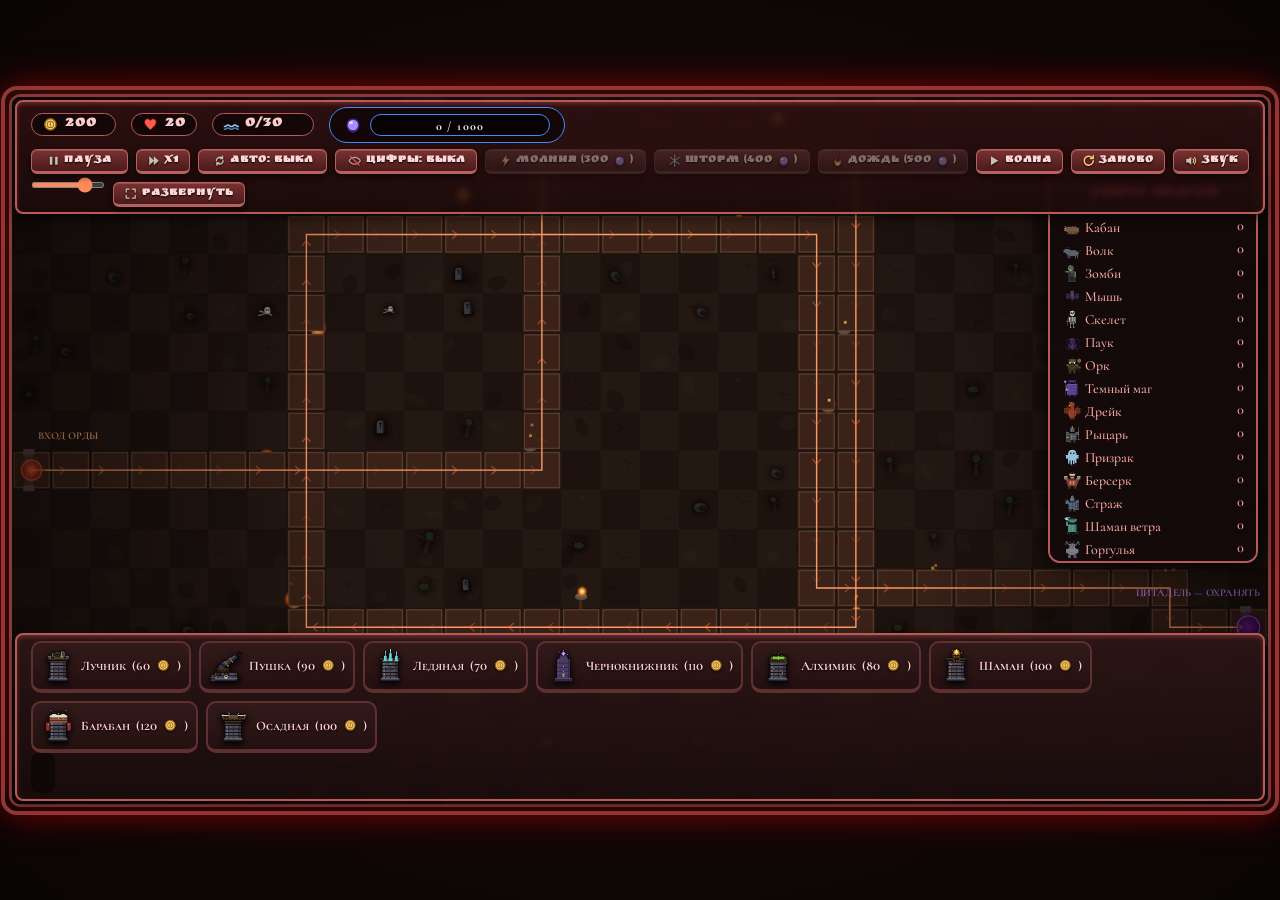
==== index.html @ c08c4663 "сайт: меты и гигиена одностранички — description, og-карточка с ночным превью, noscript, aria-метки " ====
<!DOCTYPE html>
<html lang="ru">
<head>
    <meta charset="UTF-8">
    <meta name="viewport" content="width=device-width, initial-scale=1.0, maximum-scale=1.0, user-scalable=no, viewport-fit=cover">
    <meta name="description" content="Защити последнюю цитадель от орд тьмы: 30 волн, 8 видов башен, молнии и огненный дождь, боссы. Играется с телефона и мыши — без установки.">
    <meta name="color-scheme" content="dark">
    <!-- og: карточка для мессенджеров. Когда появится домен — og:image указать абсолютным URL,
         относительный путь Telegram/VK не развернут -->
    <meta property="og:title" content="Цитадель Орды — tower defense в тёмном фэнтези">
    <meta property="og:description" content="Волны орды, башни, заклинания и боссы. Прямо в браузере — с телефона или компьютера.">
    <meta property="og:type" content="website">
    <meta property="og:image" content="assets/og-preview.jpg">
    <meta property="og:image:alt" content="Ночное поле Цитадели Орды: колонна орды на дороге, башни, свет факелов">
    <title>Цитадель Орды — tower defense в тёмном фэнтези</title>
    <!-- иконки: svg для новых браузеров, png/ico — фолбэки, apple — на экран «Домой» -->
    <link rel="icon" type="image/svg+xml" href="assets/favicon.svg">
    <link rel="icon" type="image/png" sizes="32x32" href="assets/favicon-32.png">
    <link rel="icon" type="image/png" sizes="16x16" href="assets/favicon-16.png">
    <link rel="shortcut icon" href="assets/favicon.ico">
    <link rel="apple-touch-icon" href="assets/apple-touch-icon.png">
    <!-- установка на телефон: манифест запускает игру в полноэкранном ландшафте без рамок браузера -->
    <link rel="manifest" href="manifest.webmanifest">
    <meta name="theme-color" content="#0a0505">
    <meta name="mobile-web-app-capable" content="yes">
    <meta name="apple-mobile-web-app-capable" content="yes">
    <meta name="apple-mobile-web-app-status-bar-style" content="black-translucent">
    <meta name="apple-mobile-web-app-title" content="Цитадель Орды">
    <link rel="preload" href="assets/fonts/RuslanDisplay-400-cyrillic.woff2" as="font" type="font/woff2" crossorigin>
    <link rel="preload" href="assets/fonts/Cormorant-600-cyrillic.woff2" as="font" type="font/woff2" crossorigin>
    <link rel="stylesheet" href="css/fonts.css">
    <link rel="stylesheet" href="css/style.css">
</head>
<body>
<noscript><div style="position:fixed;inset:0;background:#0a0505;color:#ffcccc;display:flex;align-items:center;justify-content:center;font-family:serif;font-size:20px;text-align:center;padding:20px;z-index:999;">Орда не поднимется без JavaScript — включи его в настройках браузера.</div></noscript>
<div id="game-wrapper">
    <div id="top-bar">
        <div class="stats">
            <div class="stat"><span class="ic ic-gold"><svg class="sicon" viewBox="0 0 24 24" xmlns="http://www.w3.org/2000/svg"><circle cx="12" cy="12" r="8" fill="#ffcf7a" stroke="#9a6a10" stroke-width="2"/><circle cx="12" cy="12" r="4.5" fill="none" stroke="#9a6a10" stroke-width="1.5"/><path d="M12 9v6" stroke="#9a6a10" stroke-width="1.5"/></svg></span> <span id="gold-display">200</span></div>
            <div class="stat"><span class="ic ic-red"><svg class="sicon" viewBox="0 0 24 24" xmlns="http://www.w3.org/2000/svg"><path d="M12 20C6 15 3.5 11.5 3.5 8.5 3.5 6 5.5 4 8 4c1.7 0 3.2 1 4 2.4C12.8 5 14.3 4 16 4c2.5 0 4.5 2 4.5 4.5 0 3-2.5 6.5-8.5 11.5z" fill="#ff5a4a" stroke="#5a0e0e" stroke-width="1.4"/></svg></span> <span id="lives-display">20</span></div>
            <div class="stat"><span class="ic ic-blue"><svg class="sicon" viewBox="0 0 24 24" xmlns="http://www.w3.org/2000/svg"><path d="M2 15c2.5 0 2.5-2 5-2s2.5 2 5 2 2.5-2 5-2 2.5 2 5 2" fill="none" stroke="#8ecbff" stroke-width="2.2" stroke-linecap="round"/><path d="M2 19c2.5 0 2.5-2 5-2s2.5 2 5 2 2.5-2 5-2 2.5 2 5 2" fill="none" stroke="#8ecbff" stroke-width="2.2" stroke-linecap="round" opacity="0.6"/></svg></span> <span id="wave-display">0/30</span></div>
            <div id="mana-container"><span class="ic ic-mana"><svg class="sicon" viewBox="0 0 24 24" xmlns="http://www.w3.org/2000/svg"><circle cx="12" cy="12" r="8" fill="#a58cff" stroke="#3a2470" stroke-width="2"/><ellipse cx="9.5" cy="9" rx="2.6" ry="1.6" fill="#ffffff" opacity="0.75"/><path d="M6 19l6 3 6-3" fill="none" stroke="#3a2470" stroke-width="2" stroke-linecap="round"/></svg></span>
                <div id="mana-bar-bg"><div id="mana-bar-fill"></div><span id="mana-text">0 / 1000</span></div>
            </div>
        </div>
        <div class="buttons">
            <button class="btn" id="pause-btn" aria-label="Пауза"><span class="ic"><svg class="sicon" viewBox="0 0 24 24" xmlns="http://www.w3.org/2000/svg"><rect x="5" y="5" width="4.5" height="14" rx="1" fill="#c9c2b4"/><rect x="14.5" y="5" width="4.5" height="14" rx="1" fill="#c9c2b4"/></svg></span> <span class="bname">Пауза</span></button>
            <button class="btn" id="speed-btn" aria-label="Скорость игры"><span class="ic"><svg class="sicon" viewBox="0 0 24 24" xmlns="http://www.w3.org/2000/svg"><path d="M4 4l9 8-9 8z" fill="#c9c2b4"/><path d="M12 4l9 8-9 8z" fill="#c9c2b4"/></svg></span> x1</button>
            <button class="btn" id="auto-btn" aria-label="Авто-волна"><span class="ic"><svg class="sicon" viewBox="0 0 24 24" xmlns="http://www.w3.org/2000/svg"><path d="M6 12a6 6 0 0110.5-4" fill="none" stroke="#c9c2b4" stroke-width="2.4" stroke-linecap="round"/><path d="M17 4v4h-4" fill="none" stroke="#c9c2b4" stroke-width="2.4" stroke-linecap="round"/><path d="M18 12a6 6 0 01-10.5 4" fill="none" stroke="#c9c2b4" stroke-width="2.4" stroke-linecap="round"/><path d="M7 20v-4h4" fill="none" stroke="#c9c2b4" stroke-width="2.4" stroke-linecap="round"/></svg></span> <span class="bname">Авто:</span> выкл</button>
            <button class="btn" id="hp-num-btn" title="Цифры здоровья над врагами" aria-label="Цифры здоровья"><span class="ic ic-dim"><svg class="sicon" viewBox="0 0 24 24" xmlns="http://www.w3.org/2000/svg"><path d="M2 12s3.5-6 10-6 10 6 10 6-3.5 6-10 6-10-6-10-6z" fill="none" stroke="#c9c2b4" stroke-width="2"/><path d="M4 4l16 16" stroke="#ff5a4a" stroke-width="2.2" stroke-linecap="round"/></svg></span> <span class="bname">Цифры:</span> выкл</button>
            <button class="btn" id="lightning-btn" aria-label="Молния — 300 маны"><span class="ic ic-gold"><svg class="sicon" viewBox="0 0 24 24" xmlns="http://www.w3.org/2000/svg"><path d="M13 2L5 14h5l-1.5 8L19 9h-5.5z" fill="#ffcf7a" stroke="#9a6a10" stroke-width="1.2"/></svg></span> <span class="bname">Молния</span> (300<span class="ic ic-mana"><svg class="sicon" viewBox="0 0 24 24" xmlns="http://www.w3.org/2000/svg"><circle cx="12" cy="12" r="8" fill="#a58cff" stroke="#3a2470" stroke-width="2"/><ellipse cx="9.5" cy="9" rx="2.6" ry="1.6" fill="#ffffff" opacity="0.75"/><path d="M6 19l6 3 6-3" fill="none" stroke="#3a2470" stroke-width="2" stroke-linecap="round"/></svg></span>)</button>
            <button class="btn" id="frost-btn" aria-label="Ледяной шторм — 400 маны"><span class="ic ic-blue"><svg class="sicon" viewBox="0 0 24 24" xmlns="http://www.w3.org/2000/svg"><g stroke="#8ecbff" stroke-width="2" stroke-linecap="round"><path d="M12 2v20M4 6l16 12M20 6L4 18"/></g></svg></span> <span class="bname">Шторм</span> (400<span class="ic ic-mana"><svg class="sicon" viewBox="0 0 24 24" xmlns="http://www.w3.org/2000/svg"><circle cx="12" cy="12" r="8" fill="#a58cff" stroke="#3a2470" stroke-width="2"/><ellipse cx="9.5" cy="9" rx="2.6" ry="1.6" fill="#ffffff" opacity="0.75"/><path d="M6 19l6 3 6-3" fill="none" stroke="#3a2470" stroke-width="2" stroke-linecap="round"/></svg></span>)</button>
            <button class="btn" id="fire-rain-btn" aria-label="Огненный дождь — 500 маны"><span class="ic ic-fire"><svg class="sicon" viewBox="0 0 24 24" xmlns="http://www.w3.org/2000/svg"><path d="M12 2c1 4-3 5.5-3 9a3 3 0 006 0c0-1.5-.8-2.5-.8-2.5 2.3 1 4.3 3.4 4.3 6A6.5 6.5 0 015.5 15C5.5 9 11 7.5 12 2z" fill="#ff8a3c" stroke="#7a2400" stroke-width="1.3"/><path d="M12 21a3 3 0 01-3-3c0-1.6 1.6-2.6 3-4 1.4 1.4 3 2.4 3 4a3 3 0 01-3 3z" fill="#ffd75e"/></svg></span> <span class="bname">Дождь</span> (500<span class="ic ic-mana"><svg class="sicon" viewBox="0 0 24 24" xmlns="http://www.w3.org/2000/svg"><circle cx="12" cy="12" r="8" fill="#a58cff" stroke="#3a2470" stroke-width="2"/><ellipse cx="9.5" cy="9" rx="2.6" ry="1.6" fill="#ffffff" opacity="0.75"/><path d="M6 19l6 3 6-3" fill="none" stroke="#3a2470" stroke-width="2" stroke-linecap="round"/></svg></span>)</button>
            <button class="btn" id="start-wave-btn" aria-label="Начать волну"><span class="ic"><svg class="sicon" viewBox="0 0 24 24" xmlns="http://www.w3.org/2000/svg"><path d="M7 4l13 8-13 8z" fill="#c9c2b4"/></svg></span> <span class="bname">Волна</span></button>
            <button class="btn" id="restart-btn" aria-label="Начать заново"><span class="ic"><svg class="sicon" viewBox="0 0 24 24" xmlns="http://www.w3.org/2000/svg"><path d="M20 12a8 8 0 11-2.3-5.6" fill="none" stroke="#ffcf7a" stroke-width="2.6" stroke-linecap="round"/><path d="M20 3v5h-5" fill="none" stroke="#ffcf7a" stroke-width="2.6" stroke-linecap="round"/></svg></span> <span class="bname">Заново</span></button>
            <button class="btn" id="sound-btn" aria-label="Звук"><span class="ic ic-gold"><svg class="sicon" viewBox="0 0 24 24" xmlns="http://www.w3.org/2000/svg"><path d="M4 9v6h4l5 4V5L8 9z" fill="#c9c2b4"/><path d="M16 9a4 4 0 010 6" fill="none" stroke="#ffcf7a" stroke-width="2" stroke-linecap="round"/><path d="M18.5 6.5a8 8 0 010 11" fill="none" stroke="#ffcf7a" stroke-width="2" stroke-linecap="round"/></svg></span> <span class="bname">Звук</span></button><input type="range" id="volume-slider" min="0" max="100" value="80" title="Громкость" aria-label="Громкость">
            <button class="btn" id="fs-btn" title="На весь экран" aria-label="На весь экран"><span class="ic"><svg class="sicon" viewBox="0 0 24 24" xmlns="http://www.w3.org/2000/svg"><path d="M4 9V4h5M15 4h5v5M20 15v5h-5M9 20H4v-5" fill="none" stroke="#c9c2b4" stroke-width="2.2" stroke-linecap="round" stroke-linejoin="round"/></svg></span> <span class="bname">Развернуть</span></button>
        </div>
    </div>
    <div class="canvas-container">
        <canvas id="game-canvas" width="1792" height="1008">Поле Орды: ваш браузер не поддерживает canvas.</canvas>
        <div id="multiboard">
            <h3>Убито врагов</h3>
            <div id="kill-list"></div>
            <h3 style="margin-top: 15px;">Статистика</h3>
            <div id="stats-panel" style="font-size: 12px; color: #ffaaaa;"></div>
        </div>
    </div>
    <div id="bottom-bar">
        <div class="tower-btns" id="tower-buttons"></div>
        <div class="info-panel" id="selected-info"></div>
    </div>
</div>
<div id="toast"></div>
<div id="spell-tip" style="display:none;"></div>
<div id="victory-overlay" class="overlay" style="display: none;">
    <div class="overlay-box">
        <h1 id="overlay-title">ПОБЕДА ОРДЫ!</h1>
        <div id="overlay-stats"></div>
        <button class="btn" id="restart-overlay-btn"><span class="ic"><svg class="sicon" viewBox="0 0 24 24" xmlns="http://www.w3.org/2000/svg"><path d="M20 12a8 8 0 11-2.3-5.6" fill="none" stroke="#ffcf7a" stroke-width="2.6" stroke-linecap="round"/><path d="M20 3v5h-5" fill="none" stroke="#ffcf7a" stroke-width="2.6" stroke-linecap="round"/></svg></span> Играть заново</button>
    </div>
</div>
<div id="pause-overlay" class="overlay" style="display: none;">
    <div class="overlay-box">
        <h1>ПАУЗА</h1>
        <div class="pause-settings">
            <button class="btn" id="pm-resume"><span class="ic"><svg class="sicon" viewBox="0 0 24 24" xmlns="http://www.w3.org/2000/svg"><path d="M7 4l13 8-13 8z" fill="#c9c2b4"/></svg></span> Продолжить</button>
            <button class="btn" id="pm-speed"><span class="ic"><svg class="sicon" viewBox="0 0 24 24" xmlns="http://www.w3.org/2000/svg"><path d="M4 4l9 8-9 8z" fill="#c9c2b4"/><path d="M12 4l9 8-9 8z" fill="#c9c2b4"/></svg></span> Скорость: x1</button>
            <button class="btn" id="pm-sound"><span class="ic ic-gold"><svg class="sicon" viewBox="0 0 24 24" xmlns="http://www.w3.org/2000/svg"><path d="M4 9v6h4l5 4V5L8 9z" fill="#c9c2b4"/><path d="M16 9a4 4 0 010 6" fill="none" stroke="#ffcf7a" stroke-width="2" stroke-linecap="round"/><path d="M18.5 6.5a8 8 0 010 11" fill="none" stroke="#ffcf7a" stroke-width="2" stroke-linecap="round"/></svg></span> Звук: вкл</button>
            <button class="btn" id="pm-auto"><span class="ic"><svg class="sicon" viewBox="0 0 24 24" xmlns="http://www.w3.org/2000/svg"><path d="M6 12a6 6 0 0110.5-4" fill="none" stroke="#c9c2b4" stroke-width="2.4" stroke-linecap="round"/><path d="M17 4v4h-4" fill="none" stroke="#c9c2b4" stroke-width="2.4" stroke-linecap="round"/><path d="M18 12a6 6 0 01-10.5 4" fill="none" stroke="#c9c2b4" stroke-width="2.4" stroke-linecap="round"/><path d="M7 20v-4h4" fill="none" stroke="#c9c2b4" stroke-width="2.4" stroke-linecap="round"/></svg></span> Авто-волна: выкл</button>
            <button class="btn" id="pm-hpnum"></button>
            <button class="btn" id="pm-restart"><span class="ic"><svg class="sicon" viewBox="0 0 24 24" xmlns="http://www.w3.org/2000/svg"><path d="M20 12a8 8 0 11-2.3-5.6" fill="none" stroke="#ffcf7a" stroke-width="2.6" stroke-linecap="round"/><path d="M20 3v5h-5" fill="none" stroke="#ffcf7a" stroke-width="2.6" stroke-linecap="round"/></svg></span> Заново</button>
        </div>
        <p class="pause-hint">Esc — продолжить · R после победы/поражения — заново</p>
    </div>
</div>

<div id="rotate-overlay" class="overlay" style="display: none;">
    <div class="overlay-box">
        <h1 style="font-size: 30px;">ПОВЕРНИ УСТРОЙСТВО</h1>
        <svg width="58" height="58" viewBox="0 0 24 24" xmlns="http://www.w3.org/2000/svg" style="margin: 6px auto 10px; display: block;"><rect x="8" y="2.5" width="8" height="19" rx="2" fill="none" stroke="#ffcf7a" stroke-width="1.6"/><circle cx="12" cy="18.6" r="0.9" fill="#ffcf7a"/><path d="M2.5 12a9.5 9.5 0 013.2-6.1" fill="none" stroke="#ff8a3c" stroke-width="1.8" stroke-linecap="round"/><path d="M2.6 9.5l.2-3.4 3.2 1.1" fill="none" stroke="#ff8a3c" stroke-width="1.8" stroke-linecap="round" stroke-linejoin="round"/></svg>
        <p class="pause-hint" style="margin-top: 0;">Поле Орды шире, чем выше — в портретном режиме оно умещается в ладонь.</p>
        <button class="btn" id="rotate-dismiss"><span class="ic"><svg class="sicon" viewBox="0 0 24 24" xmlns="http://www.w3.org/2000/svg"><path d="M7 4l13 8-13 8z" fill="#c9c2b4"/></svg></span> Играть так</button>
    </div>
</div>

<script src="js/game.js"></script>
</body>
</html>
---- css/fonts.css ----
/* Локальные шрифты (SIL OFL). Сгенерировано scripts/install_fonts.py */
/* Grenze Gotisch 400 — latin-ext */
@font-face {
  font-family: 'Grenze Gotisch';
  font-style: normal;
  font-weight: 400;
  font-display: swap;
  src: url(../assets/fonts/GrenzeGotisch-400-latin-ext.woff2) format('woff2');
  unicode-range: U+0100-02BA, U+02BD-02C5, U+02C7-02CC, U+02CE-02D7, U+02DD-02FF, U+0304, U+0308, U+0329, U+1D00-1DBF, U+1E00-1E9F, U+1EF2-1EFF, U+2020, U+20A0-20AB, U+20AD-20C4, U+2113, U+2C60-2C7F, U+A720-A7FF;
}
/* Grenze Gotisch 400 — latin */
@font-face {
  font-family: 'Grenze Gotisch';
  font-style: normal;
  font-weight: 400;
  font-display: swap;
  src: url(../assets/fonts/GrenzeGotisch-400-latin.woff2) format('woff2');
  unicode-range: U+0000-00FF, U+0131, U+0152-0153, U+02BB-02BC, U+02C6, U+02DA, U+02DC, U+0304, U+0308, U+0329, U+2000-206F, U+20AC, U+2122, U+2191, U+2193, U+2212, U+2215, U+FEFF, U+FFFD;
}
/* Grenze Gotisch 600 — latin-ext */
@font-face {
  font-family: 'Grenze Gotisch';
  font-style: normal;
  font-weight: 600;
  font-display: swap;
  src: url(../assets/fonts/GrenzeGotisch-600-latin-ext.woff2) format('woff2');
  unicode-range: U+0100-02BA, U+02BD-02C5, U+02C7-02CC, U+02CE-02D7, U+02DD-02FF, U+0304, U+0308, U+0329, U+1D00-1DBF, U+1E00-1E9F, U+1EF2-1EFF, U+2020, U+20A0-20AB, U+20AD-20C4, U+2113, U+2C60-2C7F, U+A720-A7FF;
}
/* Grenze Gotisch 600 — latin */
@font-face {
  font-family: 'Grenze Gotisch';
  font-style: normal;
  font-weight: 600;
  font-display: swap;
  src: url(../assets/fonts/GrenzeGotisch-600-latin.woff2) format('woff2');
  unicode-range: U+0000-00FF, U+0131, U+0152-0153, U+02BB-02BC, U+02C6, U+02DA, U+02DC, U+0304, U+0308, U+0329, U+2000-206F, U+20AC, U+2122, U+2191, U+2193, U+2212, U+2215, U+FEFF, U+FFFD;
}
/* Grenze Gotisch 800 — latin-ext */
@font-face {
  font-family: 'Grenze Gotisch';
  font-style: normal;
  font-weight: 800;
  font-display: swap;
  src: url(../assets/fonts/GrenzeGotisch-800-latin-ext.woff2) format('woff2');
  unicode-range: U+0100-02BA, U+02BD-02C5, U+02C7-02CC, U+02CE-02D7, U+02DD-02FF, U+0304, U+0308, U+0329, U+1D00-1DBF, U+1E00-1E9F, U+1EF2-1EFF, U+2020, U+20A0-20AB, U+20AD-20C4, U+2113, U+2C60-2C7F, U+A720-A7FF;
}
/* Grenze Gotisch 800 — latin */
@font-face {
  font-family: 'Grenze Gotisch';
  font-style: normal;
  font-weight: 800;
  font-display: swap;
  src: url(../assets/fonts/GrenzeGotisch-800-latin.woff2) format('woff2');
  unicode-range: U+0000-00FF, U+0131, U+0152-0153, U+02BB-02BC, U+02C6, U+02DA, U+02DC, U+0304, U+0308, U+0329, U+2000-206F, U+20AC, U+2122, U+2191, U+2193, U+2212, U+2215, U+FEFF, U+FFFD;
}
/* Ruslan Display 400 — cyrillic */
@font-face {
  font-family: 'Ruslan Display';
  font-style: normal;
  font-weight: 400;
  font-display: swap;
  src: url(../assets/fonts/RuslanDisplay-400-cyrillic.woff2) format('woff2');
  unicode-range: U+0301, U+0400-045F, U+0490-0491, U+04B0-04B1, U+2116;
}
/* Ruslan Display 400 — latin-ext */
@font-face {
  font-family: 'Ruslan Display';
  font-style: normal;
  font-weight: 400;
  font-display: swap;
  src: url(../assets/fonts/RuslanDisplay-400-latin-ext.woff2) format('woff2');
  unicode-range: U+0100-02BA, U+02BD-02C5, U+02C7-02CC, U+02CE-02D7, U+02DD-02FF, U+0304, U+0308, U+0329, U+1D00-1DBF, U+1E00-1E9F, U+1EF2-1EFF, U+2020, U+20A0-20AB, U+20AD-20C4, U+2113, U+2C60-2C7F, U+A720-A7FF;
}
/* Ruslan Display 400 — latin */
@font-face {
  font-family: 'Ruslan Display';
  font-style: normal;
  font-weight: 400;
  font-display: swap;
  src: url(../assets/fonts/RuslanDisplay-400-latin.woff2) format('woff2');
  unicode-range: U+0000-00FF, U+0131, U+0152-0153, U+02BB-02BC, U+02C6, U+02DA, U+02DC, U+0304, U+0308, U+0329, U+2000-206F, U+20AC, U+2122, U+2191, U+2193, U+2212, U+2215, U+FEFF, U+FFFD;
}
/* Cormorant Unicase 600 — cyrillic-ext */
@font-face {
  font-family: 'Cormorant Unicase';
  font-style: normal;
  font-weight: 600;
  font-display: swap;
  src: url(../assets/fonts/CormorantUnicase-600-cyrillic-ext.woff2) format('woff2');
  unicode-range: U+0460-052F, U+1C80-1C8A, U+20B4, U+2DE0-2DFF, U+A640-A69F, U+FE2E-FE2F;
}
/* Cormorant Unicase 600 — cyrillic */
@font-face {
  font-family: 'Cormorant Unicase';
  font-style: normal;
  font-weight: 600;
  font-display: swap;
  src: url(../assets/fonts/CormorantUnicase-600-cyrillic.woff2) format('woff2');
  unicode-range: U+0301, U+0400-045F, U+0490-0491, U+04B0-04B1, U+2116;
}
/* Cormorant Unicase 600 — latin-ext */
@font-face {
  font-family: 'Cormorant Unicase';
  font-style: normal;
  font-weight: 600;
  font-display: swap;
  src: url(../assets/fonts/CormorantUnicase-600-latin-ext.woff2) format('woff2');
  unicode-range: U+0100-02BA, U+02BD-02C5, U+02C7-02CC, U+02CE-02D7, U+02DD-02FF, U+0304, U+0308, U+0329, U+1D00-1DBF, U+1E00-1E9F, U+1EF2-1EFF, U+2020, U+20A0-20AB, U+20AD-20C4, U+2113, U+2C60-2C7F, U+A720-A7FF;
}
/* Cormorant Unicase 600 — latin */
@font-face {
  font-family: 'Cormorant Unicase';
  font-style: normal;
  font-weight: 600;
  font-display: swap;
  src: url(../assets/fonts/CormorantUnicase-600-latin.woff2) format('woff2');
  unicode-range: U+0000-00FF, U+0131, U+0152-0153, U+02BB-02BC, U+02C6, U+02DA, U+02DC, U+0304, U+0308, U+0329, U+2000-206F, U+20AC, U+2122, U+2191, U+2193, U+2212, U+2215, U+FEFF, U+FFFD;
}
/* Cormorant Unicase 700 — cyrillic-ext */
@font-face {
  font-family: 'Cormorant Unicase';
  font-style: normal;
  font-weight: 700;
  font-display: swap;
  src: url(../assets/fonts/CormorantUnicase-700-cyrillic-ext.woff2) format('woff2');
  unicode-range: U+0460-052F, U+1C80-1C8A, U+20B4, U+2DE0-2DFF, U+A640-A69F, U+FE2E-FE2F;
}
/* Cormorant Unicase 700 — cyrillic */
@font-face {
  font-family: 'Cormorant Unicase';
  font-style: normal;
  font-weight: 700;
  font-display: swap;
  src: url(../assets/fonts/CormorantUnicase-700-cyrillic.woff2) format('woff2');
  unicode-range: U+0301, U+0400-045F, U+0490-0491, U+04B0-04B1, U+2116;
}
/* Cormorant Unicase 700 — latin-ext */
@font-face {
  font-family: 'Cormorant Unicase';
  font-style: normal;
  font-weight: 700;
  font-display: swap;
  src: url(../assets/fonts/CormorantUnicase-700-latin-ext.woff2) format('woff2');
  unicode-range: U+0100-02BA, U+02BD-02C5, U+02C7-02CC, U+02CE-02D7, U+02DD-02FF, U+0304, U+0308, U+0329, U+1D00-1DBF, U+1E00-1E9F, U+1EF2-1EFF, U+2020, U+20A0-20AB, U+20AD-20C4, U+2113, U+2C60-2C7F, U+A720-A7FF;
}
/* Cormorant Unicase 700 — latin */
@font-face {
  font-family: 'Cormorant Unicase';
  font-style: normal;
  font-weight: 700;
  font-display: swap;
  src: url(../assets/fonts/CormorantUnicase-700-latin.woff2) format('woff2');
  unicode-range: U+0000-00FF, U+0131, U+0152-0153, U+02BB-02BC, U+02C6, U+02DA, U+02DC, U+0304, U+0308, U+0329, U+2000-206F, U+20AC, U+2122, U+2191, U+2193, U+2212, U+2215, U+FEFF, U+FFFD;
}
/* Cormorant 500 — cyrillic-ext */
@font-face {
  font-family: 'Cormorant';
  font-style: normal;
  font-weight: 500;
  font-display: swap;
  src: url(../assets/fonts/Cormorant-500-cyrillic-ext.woff2) format('woff2');
  unicode-range: U+0460-052F, U+1C80-1C8A, U+20B4, U+2DE0-2DFF, U+A640-A69F, U+FE2E-FE2F;
}
/* Cormorant 500 — cyrillic */
@font-face {
  font-family: 'Cormorant';
  font-style: normal;
  font-weight: 500;
  font-display: swap;
  src: url(../assets/fonts/Cormorant-500-cyrillic.woff2) format('woff2');
  unicode-range: U+0301, U+0400-045F, U+0490-0491, U+04B0-04B1, U+2116;
}
/* Cormorant 500 — latin-ext */
@font-face {
  font-family: 'Cormorant';
  font-style: normal;
  font-weight: 500;
  font-display: swap;
  src: url(../assets/fonts/Cormorant-500-latin-ext.woff2) format('woff2');
  unicode-range: U+0100-02BA, U+02BD-02C5, U+02C7-02CC, U+02CE-02D7, U+02DD-02FF, U+0304, U+0308, U+0329, U+1D00-1DBF, U+1E00-1E9F, U+1EF2-1EFF, U+2020, U+20A0-20AB, U+20AD-20C4, U+2113, U+2C60-2C7F, U+A720-A7FF;
}
/* Cormorant 500 — latin */
@font-face {
  font-family: 'Cormorant';
  font-style: normal;
  font-weight: 500;
  font-display: swap;
  src: url(../assets/fonts/Cormorant-500-latin.woff2) format('woff2');
  unicode-range: U+0000-00FF, U+0131, U+0152-0153, U+02BB-02BC, U+02C6, U+02DA, U+02DC, U+0304, U+0308, U+0329, U+2000-206F, U+20AC, U+2122, U+2191, U+2193, U+2212, U+2215, U+FEFF, U+FFFD;
}
/* Cormorant 600 — cyrillic-ext */
@font-face {
  font-family: 'Cormorant';
  font-style: normal;
  font-weight: 600;
  font-display: swap;
  src: url(../assets/fonts/Cormorant-600-cyrillic-ext.woff2) format('woff2');
  unicode-range: U+0460-052F, U+1C80-1C8A, U+20B4, U+2DE0-2DFF, U+A640-A69F, U+FE2E-FE2F;
}
/* Cormorant 600 — cyrillic */
@font-face {
  font-family: 'Cormorant';
  font-style: normal;
  font-weight: 600;
  font-display: swap;
  src: url(../assets/fonts/Cormorant-600-cyrillic.woff2) format('woff2');
  unicode-range: U+0301, U+0400-045F, U+0490-0491, U+04B0-04B1, U+2116;
}
/* Cormorant 600 — latin-ext */
@font-face {
  font-family: 'Cormorant';
  font-style: normal;
  font-weight: 600;
  font-display: swap;
  src: url(../assets/fonts/Cormorant-600-latin-ext.woff2) format('woff2');
  unicode-range: U+0100-02BA, U+02BD-02C5, U+02C7-02CC, U+02CE-02D7, U+02DD-02FF, U+0304, U+0308, U+0329, U+1D00-1DBF, U+1E00-1E9F, U+1EF2-1EFF, U+2020, U+20A0-20AB, U+20AD-20C4, U+2113, U+2C60-2C7F, U+A720-A7FF;
}
/* Cormorant 600 — latin */
@font-face {
  font-family: 'Cormorant';
  font-style: normal;
  font-weight: 600;
  font-display: swap;
  src: url(../assets/fonts/Cormorant-600-latin.woff2) format('woff2');
  unicode-range: U+0000-00FF, U+0131, U+0152-0153, U+02BB-02BC, U+02C6, U+02DA, U+02DC, U+0304, U+0308, U+0329, U+2000-206F, U+20AC, U+2122, U+2191, U+2193, U+2212, U+2215, U+FEFF, U+FFFD;
}
/* Cormorant 700 — cyrillic-ext */
@font-face {
  font-family: 'Cormorant';
  font-style: normal;
  font-weight: 700;
  font-display: swap;
  src: url(../assets/fonts/Cormorant-700-cyrillic-ext.woff2) format('woff2');
  unicode-range: U+0460-052F, U+1C80-1C8A, U+20B4, U+2DE0-2DFF, U+A640-A69F, U+FE2E-FE2F;
}
/* Cormorant 700 — cyrillic */
@font-face {
  font-family: 'Cormorant';
  font-style: normal;
  font-weight: 700;
  font-display: swap;
  src: url(../assets/fonts/Cormorant-700-cyrillic.woff2) format('woff2');
  unicode-range: U+0301, U+0400-045F, U+0490-0491, U+04B0-04B1, U+2116;
}
/* Cormorant 700 — latin-ext */
@font-face {
  font-family: 'Cormorant';
  font-style: normal;
  font-weight: 700;
  font-display: swap;
  src: url(../assets/fonts/Cormorant-700-latin-ext.woff2) format('woff2');
  unicode-range: U+0100-02BA, U+02BD-02C5, U+02C7-02CC, U+02CE-02D7, U+02DD-02FF, U+0304, U+0308, U+0329, U+1D00-1DBF, U+1E00-1E9F, U+1EF2-1EFF, U+2020, U+20A0-20AB, U+20AD-20C4, U+2113, U+2C60-2C7F, U+A720-A7FF;
}
/* Cormorant 700 — latin */
@font-face {
  font-family: 'Cormorant';
  font-style: normal;
  font-weight: 700;
  font-display: swap;
  src: url(../assets/fonts/Cormorant-700-latin.woff2) format('woff2');
  unicode-range: U+0000-00FF, U+0131, U+0152-0153, U+02BB-02BC, U+02C6, U+02DA, U+02DC, U+0304, U+0308, U+0329, U+2000-206F, U+20AC, U+2122, U+2191, U+2193, U+2212, U+2215, U+FEFF, U+FFFD;
}
---- css/style.css ----
* { margin: 0; padding: 0; box-sizing: border-box; }
        /* Android-браузеры «для удобства» раздувают шрифты в узкой вёрстке —
           кнопки вырастали и наезжали друг на друга. Запрещаем. */
        html { -webkit-text-size-adjust: 100%; text-size-adjust: 100%;
               -webkit-tap-highlight-color: transparent; } /* без серых вспышек на тапах в андроиде */
        body {
            background: #0a0505;
            background-image: radial-gradient(ellipse at center, #1a0a0a 0%, #0a0505 100%);
            display: flex;
            justify-content: center;
            align-items: center;
            min-height: 100vh;
            min-height: 100dvh; /* адресная строка мобильных браузеров: vh считает её закрытой */
            font-family: 'Cormorant', 'Crimson Text', Georgia, serif;
            user-select: none;
            -webkit-touch-callout: none; /* iOS: долгий тап не вызывает меню выделения */
            overflow: hidden;
        }
        #game-wrapper {
            position: relative;
            display: flex;
            flex-direction: column;
            align-items: center;
            background: linear-gradient(160deg, #20120c 0%, #150a08 60%, #1a0c0a 100%);
            border: 4px solid #8b3a3a;
            border-radius: 16px;
            box-shadow: 0 0 40px rgba(255,0,0,0.3), inset 0 0 20px rgba(0,0,0,0.8);
            padding: 12px;
            animation: wrapperGlow 5s ease-in-out infinite;
        }
        @keyframes wrapperGlow {
            0%, 100% { box-shadow: 0 0 40px rgba(255,0,0,0.25), inset 0 0 20px rgba(0,0,0,0.8); }
            50% { box-shadow: 0 0 60px rgba(255,60,20,0.45), 0 0 120px rgba(255,0,0,0.12), inset 0 0 20px rgba(0,0,0,0.8); }
        }
        #top-bar {
            position: relative;
            z-index: 30;
            width: 100%;
            display: flex;
            justify-content: space-between;
            align-items: center;
            background: linear-gradient(180deg, #4a2020 0%, #2e1010 100%);
            border: 2px solid #b85a5a;
            border-radius: 10px;
            padding: 10px 20px;
            margin-bottom: 10px;
            color: #ffcccc;
            font-weight: bold;
            font-size: 18px;
            font-family: 'Cormorant Unicase', 'Grenze Gotisch', 'Georgia', serif;
            text-shadow: 1px 1px 2px black;
            letter-spacing: 1px;
            box-shadow: inset 0 2px 4px rgba(255,100,100,0.3), 0 4px 8px rgba(0,0,0,0.6);
            flex-wrap: wrap;
            gap: 10px;
        }
        .stats {
            display: flex;
            gap: 15px;
            align-items: center;
        }
        .stat {
            display: flex;
            align-items: center;
            gap: 6px;
            background: rgba(0,0,0,0.5);
            padding: 6px 14px;
            border-radius: 20px;
            border: 1px solid #b85a5a;
            font-size: 18px;
        }
        .buttons {
            display: flex;
            gap: 8px;
            flex-wrap: wrap;
        }
        .btn {
            background: linear-gradient(180deg, #7a3232 0%, #4a1a1a 100%);
            border: 1px solid #b86060;
            border-bottom-width: 3px;
            color: #ffd9d9;
            font-weight: bold;
            padding: 8px 16px;
            border-radius: 8px;
            cursor: pointer;
            font-size: 14px;
            transition: all 0.15s;
            box-shadow: 0 3px 6px rgba(0,0,0,0.6), inset 0 1px 0 rgba(255,150,150,0.25);
            text-transform: uppercase;
            letter-spacing: 1px;
            display: flex;
            align-items: center;
            gap: 4px;
            white-space: nowrap;
            text-shadow: 0 1px 2px black;
        }
        .btn:hover {
            background: linear-gradient(180deg, #944242 0%, #5e2222 100%);
            color: white;
            border-color: #ff8686;
            transform: translateY(-1px);
            box-shadow: 0 5px 14px rgba(255,100,100,0.4), inset 0 1px 0 rgba(255,150,150,0.3);
        }
        .btn:active {
            transform: translateY(1px);
            /* граница не меняется — иначе высота кнопки прыгает при нажатии */
            box-shadow: 0 1px 3px rgba(0,0,0,0.7), inset 0 2px 6px rgba(0,0,0,0.4);
            filter: brightness(0.92);
        }
        .btn:disabled {
            opacity: 0.45;
            cursor: not-allowed;
            border-color: #6b3a3a;
            transform: none;
            filter: grayscale(0.4);
        }
        .stat {
            transition: transform 0.15s, box-shadow 0.15s;
        }
        .stat.pulse {
            animation: statPulse 0.3s ease-out;
        }
        @keyframes statPulse {
            0% { transform: scale(1); }
            50% { transform: scale(1.15); box-shadow: 0 0 20px rgba(255,200,100,0.8); }
            100% { transform: scale(1); }
        }
        .stat.danger {
            animation: statDanger 0.4s ease-out;
        }
        @keyframes statDanger {
            0% { transform: scale(1); }
            25% { transform: scale(1.2); box-shadow: 0 0 25px rgba(255,50,50,0.9); }
            100% { transform: scale(1); }
        }
        .canvas-container {
            position: relative;
            border: 3px solid #8b3a3a;
            border-radius: 12px;
            box-shadow: 0 0 30px rgba(255,0,0,0.3);
            background: #1e1a1a;
            margin: 5px 0;
        }
        canvas {
            display: block;
            background: radial-gradient(circle at center, #2d1f1f 0%, #0f0a0a 100%);
            border-radius: 8px;
        }
        #bottom-bar {
            width: 100%;
            display: flex;
            align-items: center;
            justify-content: space-between;
            background: linear-gradient(180deg, #3a2020 0%, #241010 100%);
            border: 2px solid #b85a5a;
            border-radius: 10px;
            padding: 10px 15px;
            color: #ffaaaa;
            font-size: 16px;
            box-shadow: inset 0 2px 4px rgba(255,100,100,0.3), 0 4px 8px rgba(0,0,0,0.6);
            margin-top: 10px;
            flex-wrap: wrap;
        }
        .tower-btns {
            display: flex;
            gap: 8px;
            flex-wrap: wrap;
            align-items: center;
        }
        .tower-btn {
            display: flex;
            flex-direction: row;
            align-items: center;
            justify-content: center;
            gap: 6px;
            white-space: nowrap;
            background: linear-gradient(180deg, #321a1a 0%, #241010 100%);
            border: 2px solid #5e3030;
            border-bottom-width: 4px;
            border-radius: 10px;
            padding: 6px 8px;
            cursor: pointer;
            color: #ffcccc;
            font-weight: bold;
            transition: 0.15s;
            min-width: 80px;
            text-align: center;
            font-size: 13px;
            position: relative;
            text-shadow: 0 1px 2px black;
        }
        .tower-btn:active {
            transform: translateY(2px);
            /* граница не меняется — иначе высота кнопки прыгает при нажатии */
            filter: brightness(0.9);
        }
        .tower-btn.active {
            border-color: #ff5555;
            box-shadow: 0 0 20px #ff5555, inset 0 0 10px rgba(255,85,85,0.3);
            background: linear-gradient(180deg, #5a2525 0%, #3a1515 100%);
            animation: towerPulse 1.5s ease-in-out infinite;
        }
        @keyframes towerPulse {
            0%, 100% { box-shadow: 0 0 15px #ff5555, inset 0 0 8px rgba(255,85,85,0.2); }
            50% { box-shadow: 0 0 25px #ff7777, inset 0 0 15px rgba(255,85,85,0.4); }
        }
        .tower-btn:hover {
            background: linear-gradient(180deg, #3e2020 0%, #2a1212 100%);
            border-color: #ff7777;
            transform: scale(1.08);
            box-shadow: 0 0 15px rgba(255,100,100,0.4);
        }
        .tower-btn .btn-sprite, .tower-btn .icon {
            width: 34px; height: 34px;
            image-rendering: auto;
            filter: drop-shadow(0 2px 3px black);
        }
        .kill-icon { width: 20px; height: 20px; vertical-align: -5px; margin-right: 3px; }
        .tower-tooltip {
            display: none;
            position: absolute;
            bottom: 120%;
            left: 50%;
            transform: translateX(-50%);
            background: rgba(0,0,0,0.9);
            border: 1px solid #b85a5a;
            border-radius: 8px;
            padding: 8px 12px;
            color: #ffcccc;
            font-size: 12px;
            white-space: nowrap;
            z-index: 20;
            pointer-events: none;
        }
        .tower-btn:hover .tower-tooltip {
            display: block;
        }
        .info-panel {
            display: flex;
            flex-wrap: wrap;
            gap: 8px;
            align-items: center;
            justify-content: flex-end;
            font-size: 14px;
            background: rgba(0,0,0,0.4);
            padding: 5px 12px;
            border-radius: 8px;
            color: #ffcccc;
            max-width: 46%;
            min-height: 40px;
        }
        #multiboard {
            position: absolute;
            top: 10px;
            right: 10px;
            width: 210px;
            background: rgba(20, 10, 10, 0.88);
            border: 2px solid #b85a5a;
            border-radius: 12px;
            padding: 12px;
            color: #ffaaaa;
            font-size: 14px;
            backdrop-filter: blur(6px);
            box-shadow: 0 0 20px black;
            z-index: 10;
            max-height: calc(100% - 20px);
            overflow-y: auto;
            scrollbar-width: thin;
            scrollbar-color: #8b3a3a #1a0d0d;
        }
        #multiboard::-webkit-scrollbar { width: 8px; }
        #multiboard::-webkit-scrollbar-track { background: #1a0d0d; border-radius: 4px; }
        #multiboard::-webkit-scrollbar-thumb { background: #8b3a3a; border-radius: 4px; }
        #multiboard h3 {
            text-align: center;
            border-bottom: 1px solid #b85a5a;
            padding-bottom: 6px;
            margin-bottom: 8px;
            color: #ff5555;
        }
        .kill-row {
            display: flex;
            justify-content: space-between;
            margin: 3px 0;
        }
        .overlay {
            position: fixed;
            top: 0; left: 0;
            width: 100%; height: 100%;
            background: rgba(0,0,0,0.8);
            display: flex;
            justify-content: center;
            align-items: center;
            z-index: 200;
            backdrop-filter: blur(4px);
        }
        .overlay-box {
            background: linear-gradient(145deg, #3a2020, #1f1010);
            border: 3px solid #ff5555;
            border-radius: 24px;
            padding: 40px;
            text-align: center;
            color: #ffaaaa;
            box-shadow: 0 0 50px rgba(255,0,0,0.5);
        }
        .overlay-box h1 {
            font-size: 48px;
            margin-bottom: 20px;
            text-shadow: 2px 2px 6px black;
        }
        #toast {
            position: fixed;
            top: 20px;
            left: 50%;
            transform: translateX(-50%);
            background: rgba(40,15,15,0.95);
            border: 2px solid #ff5555;
            border-radius: 10px;
            padding: 10px 24px;
            color: #ffcccc;
            font-weight: bold;
            font-size: 16px;
            z-index: 300;
            opacity: 0;
            transition: opacity 0.3s;
            pointer-events: none;
        }
        #toast.show { opacity: 1; }
        .pause-settings {
            display: flex;
            flex-direction: column;
            gap: 10px;
            align-items: stretch;
            min-width: 280px;
        }
        #overlay-stats {
            margin: 6px 0 22px;
            display: flex;
            flex-direction: column;
            gap: 6px;
            min-width: 320px;
        }
        .stat-line {
            display: flex;
            justify-content: space-between;
            gap: 30px;
            font-size: 18px;
            color: #d9b8a8;
            border-bottom: 1px solid rgba(184,90,90,0.35);
            padding: 4px 2px;
        }
        .stat-line b { color: #ffcf7a; font-family: 'Cormorant Unicase', 'Grenze Gotisch', serif; font-size: 20px; }
        #volume-slider {
            width: 74px;
            height: 6px;
            accent-color: #ff8a5a;
            cursor: pointer;
        }
        .pause-hint {
            margin-top: 14px;
            font-size: 13px;
            color: #a08080;
        }
        #mana-container {
            display: flex;
            align-items: center;
            gap: 8px;
            background: rgba(0,0,0,0.5);
            padding: 6px 14px;
            border-radius: 20px;
            border: 1px solid #4488ff;
            font-size: 16px;
        }
        #mana-bar-bg {
            width: 180px;
            height: 22px;
            background: rgba(0,0,0,0.6);
            border: 1px solid #4488ff;
            border-radius: 11px;
            position: relative;
            overflow: hidden;
            box-shadow: inset 0 1px 3px rgba(0,0,0,0.8);
        }
        #mana-bar-fill {
            height: 100%;
            background: linear-gradient(90deg, #2244cc 0%, #4488ff 50%, #66aaff 100%);
            width: 0%;
            transition: width 0.2s ease;
            box-shadow: 0 0 10px rgba(68,136,255,0.5);
            border-radius: 11px;
            position: relative;
            overflow: hidden;
        }
        #mana-bar-fill::after {
            content: '';
            position: absolute;
            top: 0; left: -60px;
            width: 40px; height: 100%;
            background: linear-gradient(90deg, transparent, rgba(255,255,255,0.4), transparent);
            animation: manaShimmer 2s linear infinite;
        }
        @keyframes manaShimmer {
            0% { left: -60px; }
            100% { left: 100%; }
        }
        #mana-bar-fill.regen {
            box-shadow: 0 0 15px rgba(68,136,255,0.8), 0 0 25px rgba(100,170,255,0.4);
        }
        #mana-bar-fill.full {
            box-shadow: 0 0 20px rgba(100,170,255,1), 0 0 35px rgba(68,136,255,0.6);
        }
        #mana-text {
            position: absolute;
            top: 0; left: 0;
            width: 100%; height: 100%;
            text-align: center;
            line-height: 22px;
            color: #ffffff;
            font-size: 12px;
            font-weight: bold;
            font-family: 'Cormorant Unicase', 'Grenze Gotisch', 'Georgia', serif;
            text-shadow: 1px 1px 2px black;
        }
        .btn {
            font-family: 'Cormorant Unicase', 'Grenze Gotisch', 'Georgia', serif;
        }
        #selected-info .btn {
            padding: 4px 10px;
            font-size: 12px;
            border-bottom-width: 2px;
        }
        .tower-btn {
            font-family: 'Cormorant Unicase', 'Grenze Gotisch', 'Georgia', serif;
        }
        #multiboard h3 {
            font-family: 'Ruslan Display', 'Grenze Gotisch', 'Georgia', serif;
        }
        .overlay-box h1 {
            font-family: 'Ruslan Display', 'Grenze Gotisch', serif;
            font-size: 64px;
            letter-spacing: 2px;
            background: linear-gradient(180deg, #ffd9a0 0%, #ff9a3c 55%, #d44a1a 100%);
            -webkit-background-clip: text;
            background-clip: text;
            -webkit-text-fill-color: transparent;
            filter: drop-shadow(0 2px 6px rgba(255,80,0,0.6));
            animation: titlePulse 2.4s ease-in-out infinite;
        }
        @keyframes titlePulse {
            0%, 100% { filter: drop-shadow(0 2px 6px rgba(255,80,0,0.5)); transform: scale(1); }
            50% { filter: drop-shadow(0 3px 14px rgba(255,120,20,0.85)); transform: scale(1.02); }
        }
        #top-bar, #bottom-bar { font-family: 'Ruslan Display', 'Grenze Gotisch', serif; font-size: 19px; }
        .btn { font-family: 'Ruslan Display', 'Grenze Gotisch', serif; font-size: 15px; position: relative; overflow: hidden; }
        .btn::after {
            content: '';
            position: absolute; top: 0; left: -80%;
            width: 50%; height: 100%;
            background: linear-gradient(100deg, transparent, rgba(255,220,180,0.25), transparent);
            transform: skewX(-20deg);
            transition: left 0.45s ease;
            clip-path: inset(0 round 8px);
            pointer-events: none;
        }
        /* тултип способности (реальный div #spell-tip) */
        #spell-tip {
            position: fixed;
            transform: translateX(-50%);
            background: rgba(14,6,6,0.97);
            border: 1px solid #b85a5a;
            border-radius: 8px;
            padding: 8px 12px;
            color: #ffdddd;
            font-size: 14px;
            font-family: 'Cormorant', 'Crimson Text', serif;
            white-space: normal;
            width: max-content;
            max-width: 290px;
            line-height: 1.35;
            text-align: left;
            pointer-events: none;
            z-index: 999;
            box-shadow: 0 6px 20px rgba(0,0,0,0.85);
        }
        #spell-tip .tip-title { font-family: 'Cormorant Unicase', 'Grenze Gotisch', serif; font-size: 16px; color: #ffcf7a; display: block; margin-bottom: 2px; }
        /* фиксированная ширина цифры кулдауна — без дёргания */
        .btn .cd {
            display: inline-block;
            min-width: 3.2ch;
            text-align: center;
            font-variant-numeric: tabular-nums;
            color: #ffb090;
        }
        .btn:hover::after { left: 130%; }
    
        /* --- SVG-иконки фэнтези-UI (replace_emoji_icons.py) --- */
        .ic { display: inline-flex; vertical-align: -0.18em; }
        .ic .sicon { width: 1.12em; height: 1.12em; display: block; filter: drop-shadow(0 1px 1px rgba(0,0,0,0.8)); }
        .ic-gold { color: #ffcf7a; }
        .ic-red { color: #ff5a4a; }
        .ic-blue { color: #8ecbff; }
        .ic-mana { color: #a58cff; }
        .ic-fire { color: #ff8a3c; }
        .ic-dim { color: #c9c2b4; opacity: 0.85; }

        /* --- Стабильность UI --- */
        .info-panel { max-width: 62%; }
        .info-panel .btn { padding: 6px 12px; font-size: 13px; }
        .tower-btn { box-sizing: border-box; min-width: 148px; min-height: 46px; }

        /* --- Анти-дёрганье: ширина кнопки не зависит от её состояния --- */
        .btn { justify-content: center; }
        /* замерено в браузере: готов/кулдаун и выкл/вкл должны занимать одну ширину */
        #pause-btn { min-width: 97px; }
        #auto-btn { min-width: 129px; }
        #hp-num-btn { min-width: 142px; }
        #lightning-btn { min-width: 161px; }
        #frost-btn { min-width: 156px; }
        #fire-rain-btn { min-width: 150px; }
        #fs-btn { min-width: 132px; } /* Развернуть(132) / Свернуть(122) — берём большее */
        /* цифры ресурсов: табличные цифры + запас разрядов — пилюли не ходят */
        .stat, #mana-text, #selected-info, #multiboard { font-variant-numeric: tabular-nums; }
        #gold-display { display: inline-block; min-width: 4ch; }
        #lives-display { display: inline-block; min-width: 2ch; }
        #wave-display { display: inline-block; }
        /* слот под иконку модификатора волны: место зарезервировано всегда */
        .wm { display: inline-block; min-width: 1.3em; text-align: center; }

/* ================= ЭТАП 5: поле почти во весь экран ================= */
/* Панели больше не сжимают поле — они полупрозрачные и лежат поверх канвы. */
#game-wrapper { padding: 4px; }
.canvas-container { margin: 0; }
#top-bar {
    position: absolute;
    /* env(): вырез камеры/чёлка в фуллскрине — кнопки не должны прятаться под ними */
    top: calc(10px + env(safe-area-inset-top, 0px));
    left: calc(10px + env(safe-area-inset-left, 0px));
    right: calc(10px + env(safe-area-inset-right, 0px));
    width: auto; /* без этого width:100% от базового правила рвал правый край на узких окнах */
    z-index: 30;
    background: linear-gradient(180deg, rgba(46,16,16,0.92) 0%, rgba(28,10,10,0.86) 100%);
    backdrop-filter: blur(3px);
    padding: 5px 14px;
    margin-bottom: 0;
    border-radius: 8px;
    gap: 6px;
}
#bottom-bar {
    position: absolute;
    bottom: calc(10px + env(safe-area-inset-bottom, 0px));
    left: calc(10px + env(safe-area-inset-left, 0px));
    right: calc(10px + env(safe-area-inset-right, 0px));
    width: auto;
    z-index: 30;
    background: linear-gradient(180deg, rgba(44,22,22,0.92) 0%, rgba(26,12,12,0.88) 100%);
    backdrop-filter: blur(3px);
    padding: 6px 14px;
    border-radius: 8px;
}
#top-bar .btn, #bottom-bar .btn { padding: 4px 10px; font-size: 12px; border-radius: 6px; }
#top-bar .stat { padding: 2px 10px; font-size: 15px; }
/* Мультиборд: ниже полупрозрачной верхней панели; низ — не ниже 66% высоты поля:
   врата выхода стоят на правом краю на ~75% высоты, доска их не должна накрывать */
#multiboard { top: 74px; max-height: max(180px, calc(66% - 74px)); }

/* ================= Узкие окна: компактная нижняя панель ================= */
/* Текст кнопок башен статичен (имя+цена не меняются) — сжатие не создаёт дёрганья.
   min-width кнопок топ-панели не трогаем: там текст меняется (Пауза/Играть, вкл/выкл). */
@media (max-width: 860px) {
    .tower-btn { min-width: 0; min-height: 40px; padding: 3px 8px; font-size: 11px; gap: 4px; }
    .tower-btns { gap: 5px; }
    #bottom-bar { padding: 4px 10px; }
}

/* ================= МОБИЛЬНЫЕ УСТРОЙСТВА ================= */
/* Тач: без зума по двойному тапу и без задержки клика */
canvas, .btn, .tower-btn, #volume-slider { touch-action: manipulation; }
/* На тач-устройствах hover-эффекты «залипают» после тапа — выключаем их там */
@media (hover: none) {
    .btn:hover { transform: none; }
    .tower-btn:hover { transform: none; box-shadow: none; border-color: #5e3030; background: linear-gradient(180deg, #321a1a 0%, #241010 100%); }
    .tower-tooltip { display: none !important; } /* тултипы — только для мыши */
}

/* --- Узкие экраны: телефон в ландшафте, планшет в портрете, малое окно --- */
@media (max-width: 950px) {
    /* топ-панель в две строки: статы сверху, кнопки ниже — поле дышит */
    #top-bar { flex-direction: column; align-items: center; padding: 3px 8px; gap: 3px; }
    #top-bar .buttons { justify-content: center; gap: 3px; }
    #top-bar .stat { padding: 1px 8px; font-size: 13px; gap: 4px; }
    #top-bar .btn { padding: 3px 5px; font-size: 10.5px; border-radius: 5px; }
    /* «Развернуть» — в правый угол строки статов: ряд кнопок не расширяем */
    #fs-btn { position: absolute; top: 3px; right: 8px; min-width: 40px; }
    /* слова-подписи прячем: остаются иконки + цена/состояние */
    #top-bar .bname { display: none; }
    /* мин-ширины под иконочный вид — пары состояний по-прежнему одной ширины */
    #pause-btn, #start-wave-btn, #sound-btn, #fs-btn { min-width: 40px; }
    #speed-btn { min-width: 46px; }
    #auto-btn, #hp-num-btn { min-width: 62px; }
    #lightning-btn, #frost-btn, #fire-rain-btn { min-width: 72px; }
    #restart-btn { display: none; } /* рестарт — в меню паузы, экономим ряд */
    #volume-slider { display: none; } /* громкость на мобиле — кнопкой Звук */
    #mana-bar-bg { width: 120px; }
    #bottom-bar { padding: 4px 10px; }
    .tower-btn { min-width: 0; min-height: 32px; padding: 2px 3px; font-size: 9.5px; gap: 2px; }
    .tower-btn .btn-sprite { width: 18px; height: 18px; }
    .tower-btn .tname { display: none; } /* на мобиле: иконка + цена */
    #selected-info { font-size: 12px; }
    #multiboard { width: 150px; padding: 8px; font-size: 12px; top: 64px; max-height: max(140px, calc(66% - 64px)); }
    #multiboard h3 { font-size: 13px; }
}
/* --- Телефон в портрете: панели в поток, не поверх канвы --- */
/* Поле 1792x1008 в портрете ужмается до ~370x210 — перекрывающие панели
   съедали его целиком и наезжали друг на друга. Колонка: панель, поле,
   мультиборд, панель — каждый элемент виден целиком. */
@media (orientation: portrait) and (max-width: 700px) {
    #top-bar, #bottom-bar { position: static; align-self: stretch; width: auto; margin: 4px; }
    #fs-btn { position: static; } /* из угла строки статов — в ряд кнопок */
    #multiboard { position: static; width: auto; margin: 4px; max-height: 30vh; } /* свой скролл: колонка должна влезть в экран, иначе до башен не дотянуться */
    #bottom-bar { flex-direction: column; align-items: stretch; }
    .info-panel { max-width: 100%; justify-content: center; }
    /* пилюли ресурсов не переносятся (единственный ряд без wrap) — распирали обёртку до 459px при окне 393px */
    .stats { flex-wrap: wrap; justify-content: center; gap: 4px; }
    #top-bar .stat { padding: 1px 6px; }
    #mana-bar-bg { width: 90px; }
    #selected-info { min-width: 0; }
}
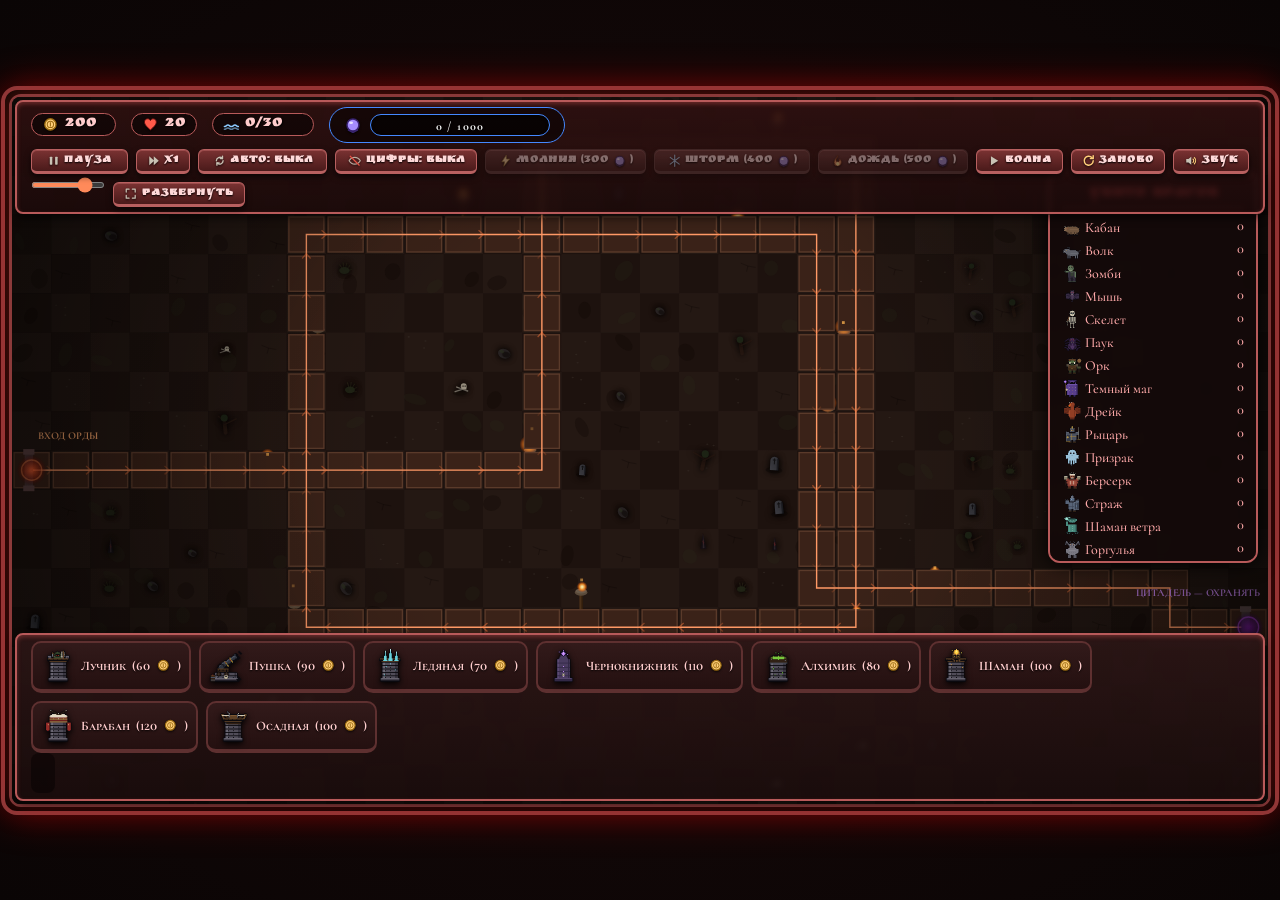
==== commit 81c0541d: "баланс: вынос всех ручек в js/balance.js (window.TD_BALANCE) — старт/мана/спавн, экономика, эффекты " ====
--- a/index.html
+++ b/index.html
@@ -104,6 +104,7 @@
     </div>
 </div>
 
+<script src="js/balance.js"></script>
 <script src="js/game.js"></script>
 </body>
 </html>
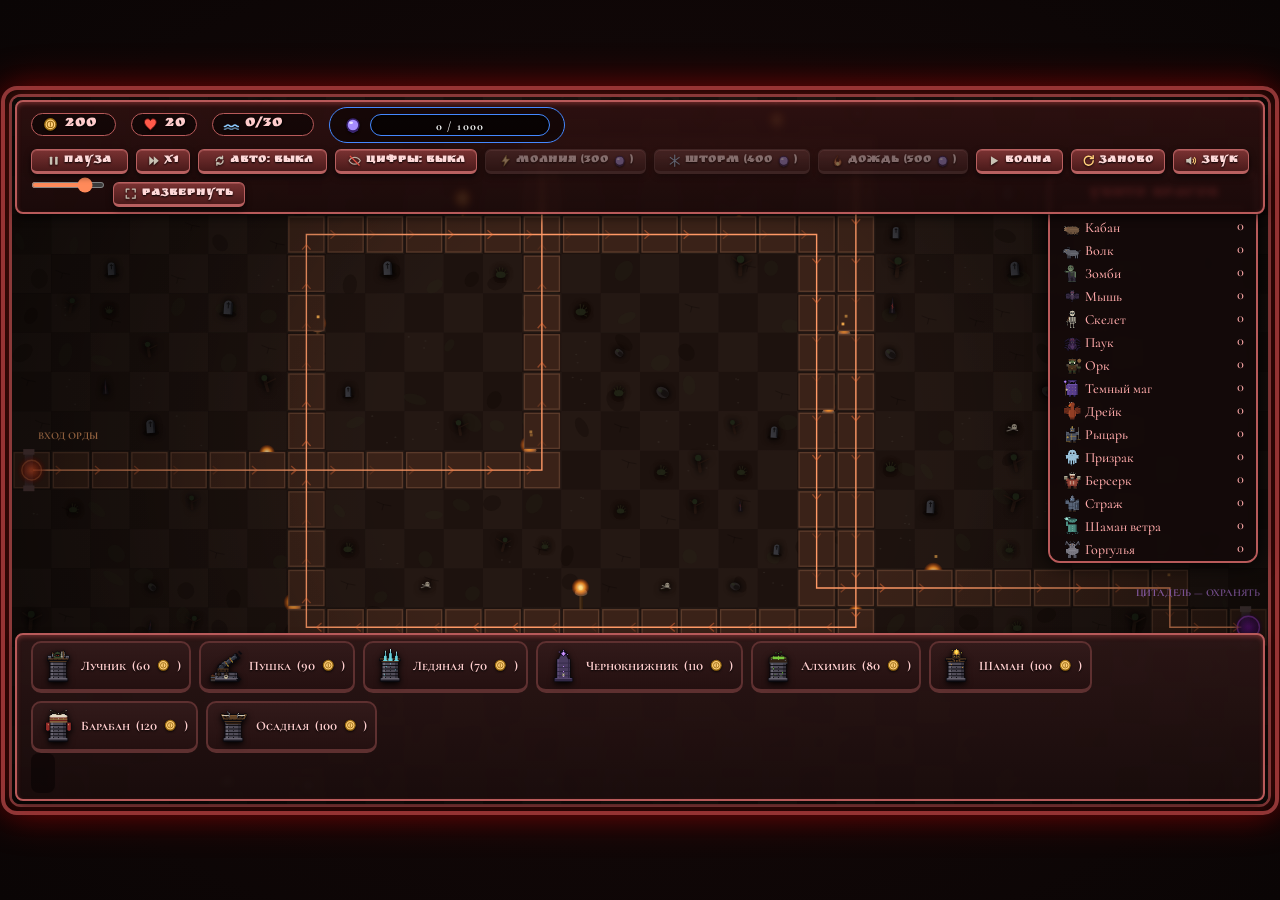
==== commit 4fff57bf: "карта: путь, декор, факелы и туман вынесены в js/map.js (window.TD_MAP) — groundwork под вторую карт" ====
--- a/index.html
+++ b/index.html
@@ -105,6 +105,7 @@
 </div>
 
 <script src="js/balance.js"></script>
+<script src="js/map.js"></script>
 <script src="js/game.js"></script>
 </body>
 </html>
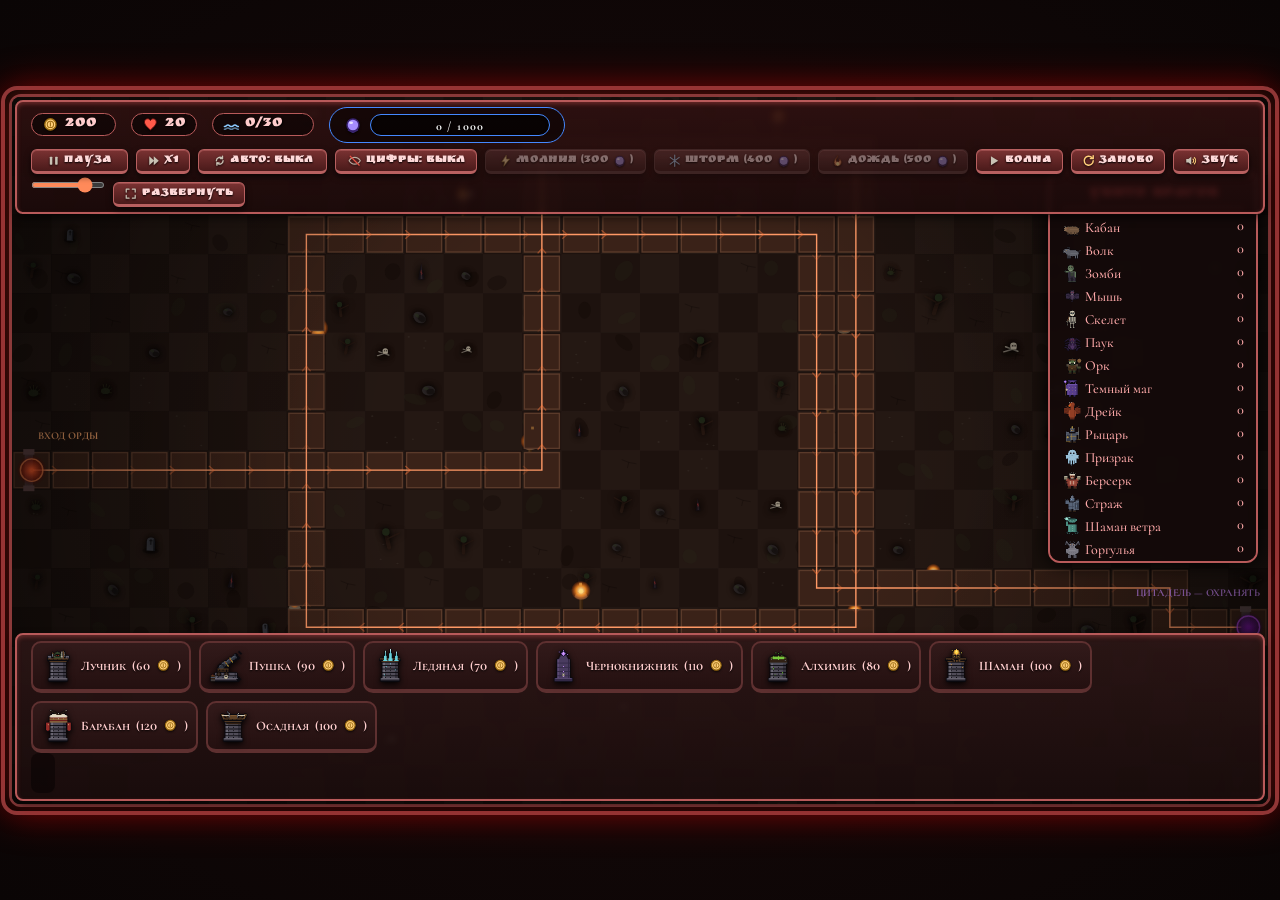
==== commit 34bdbf2a: "конфиг: техручки вынесены в js/config.js (window.TD_CONFIG) — поле/канва (VW/VH/сетка/кап буфера/DPR" ====
--- a/index.html
+++ b/index.html
@@ -104,6 +104,7 @@
     </div>
 </div>
 
+<script src="js/config.js"></script>
 <script src="js/balance.js"></script>
 <script src="js/map.js"></script>
 <script src="js/game.js"></script>
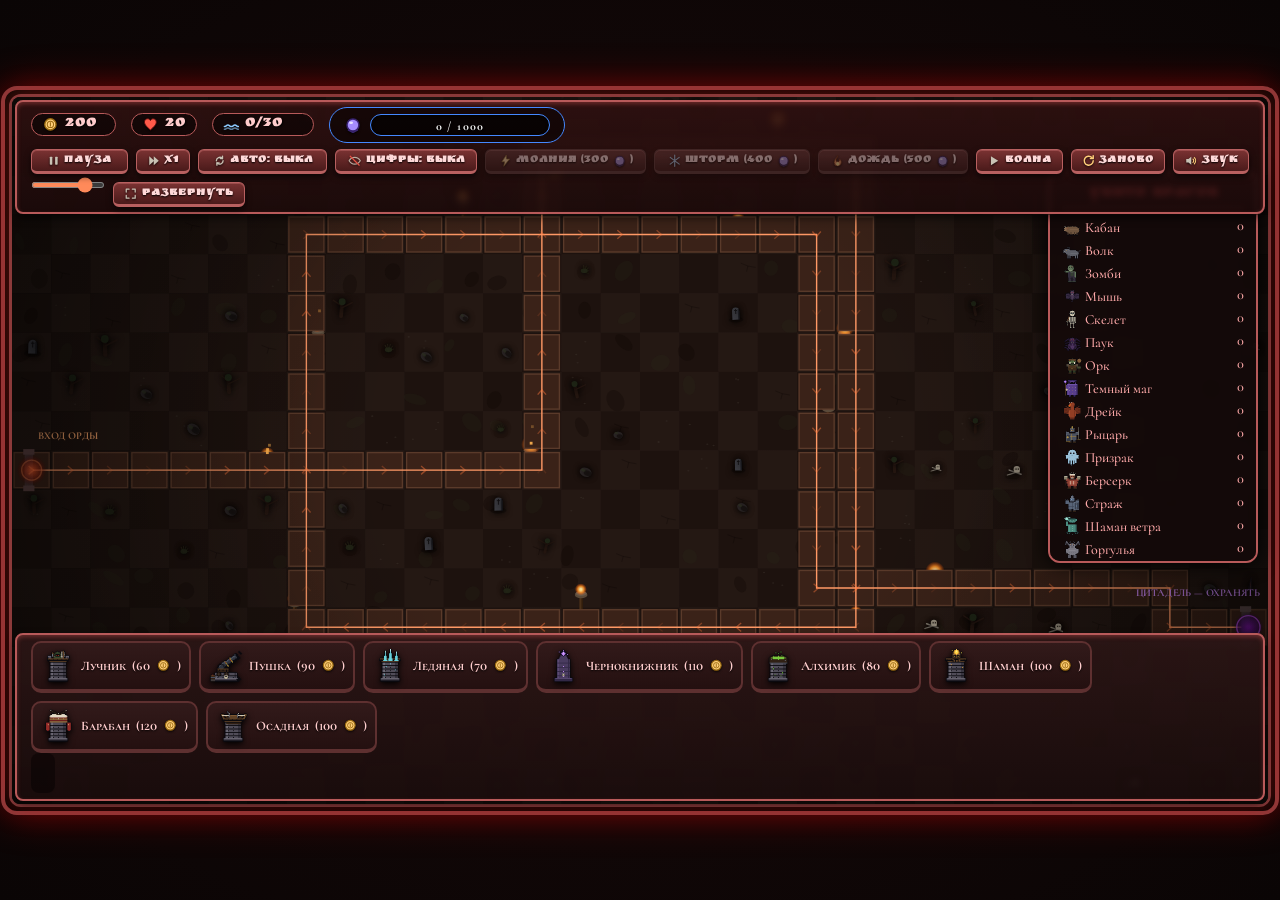
==== commit 8426fa6f: "звук: движок и все 18 пресетов вынесены в js/audio.js — пресеты TD_SOUND в шапке (слои tone/noise/ch" ====
--- a/index.html
+++ b/index.html
@@ -105,6 +105,7 @@
 </div>
 
 <script src="js/config.js"></script>
+<script src="js/audio.js"></script>
 <script src="js/balance.js"></script>
 <script src="js/map.js"></script>
 <script src="js/game.js"></script>
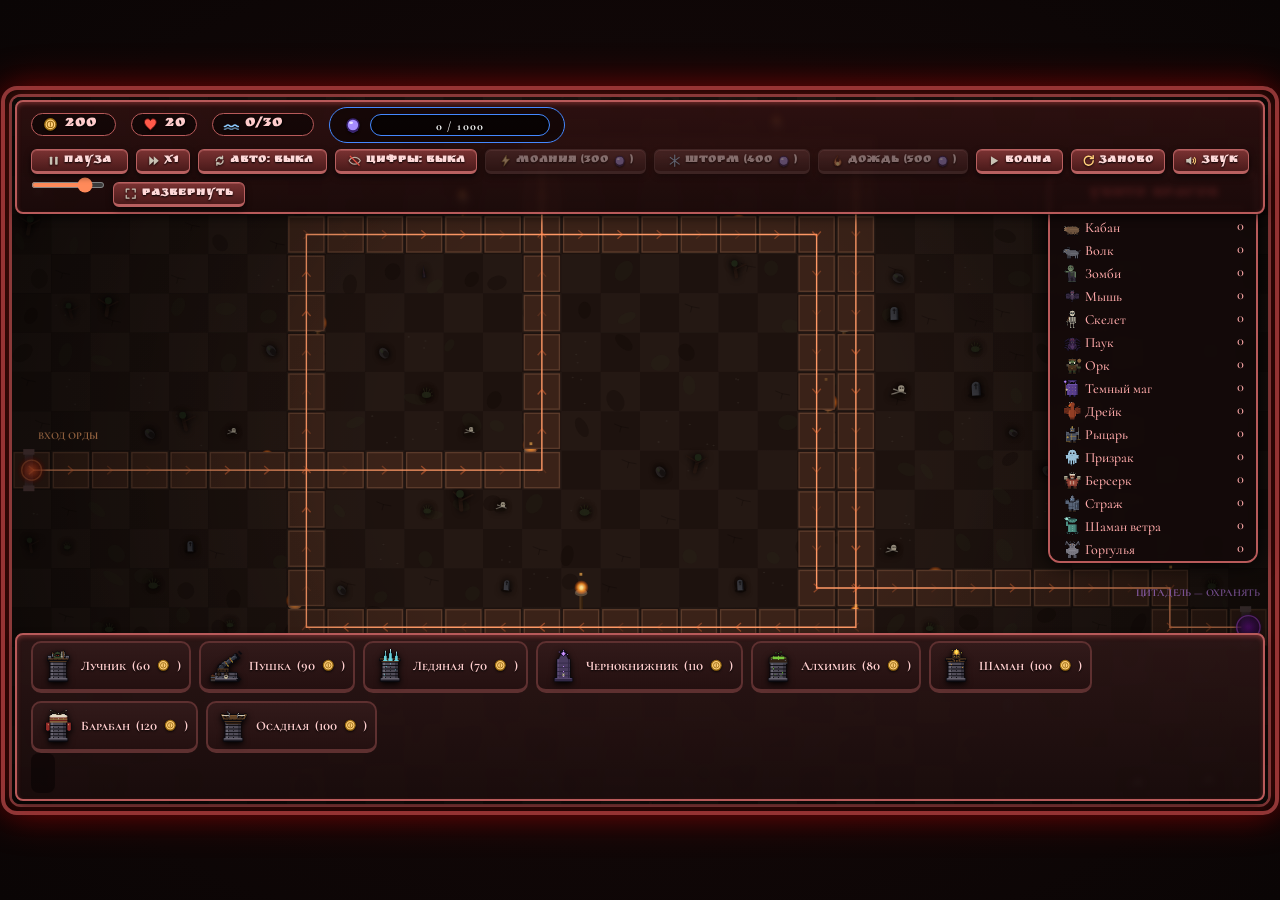
==== commit bebfc30a: "мобилка: зум щипком до x3 и панорама пальцем, поле по ширине экрана — три режима вида (десктоп без и" ====
--- a/index.html
+++ b/index.html
@@ -58,7 +58,9 @@
         </div>
     </div>
     <div class="canvas-container">
-        <canvas id="game-canvas" width="1792" height="1008">Поле Орды: ваш браузер не поддерживает canvas.</canvas>
+        <!-- canvas-clip — окно панорамы на телефонах (зум/панорама двигают канву
+             внутри клипа); мультиборд вне клипа: в портрет-потоке идёт под полем -->
+        <div class="canvas-clip"><canvas id="game-canvas" width="1792" height="1008">Поле Орды: ваш браузер не поддерживает canvas.</canvas></div>
         <div id="multiboard">
             <h3>Убито врагов</h3>
             <div id="kill-list"></div>
--- a/css/style.css
+++ b/css/style.css
@@ -3,6 +3,7 @@
            кнопки вырастали и наезжали друг на друга. Запрещаем. */
         html { -webkit-text-size-adjust: 100%; text-size-adjust: 100%;
                -webkit-tap-highlight-color: transparent; } /* без серых вспышек на тапах в андроиде */
+        html { overscroll-behavior: none; } /* без pull-to-refresh — палец занят панорамой поля */
         body {
             background: #0a0505;
             background-image: radial-gradient(ellipse at center, #1a0a0a 0%, #0a0505 100%);
@@ -575,6 +576,28 @@
 /* ================= МОБИЛЬНЫЕ УСТРОЙСТВА ================= */
 /* Тач: без зума по двойному тапу и без задержки клика */
 canvas, .btn, .tower-btn, #volume-slider { touch-action: manipulation; }
+
+/* --- Режим панорамы/зума (класс ставит game.js на тач-устройствах) ---
+   Окно просмотра — .canvas-clip (обёртка вокруг канвы): канва позиционируется
+   внутри абсолютно и двигается transform'ом (panX/panY), щипок меняет её размер.
+   Мультиборд — вне клипа: в портрет-потоке идёт под полем, а не поверх него. */
+.canvas-clip { position: relative; }
+.canvas-container.panzoom .canvas-clip { overflow: hidden; touch-action: none; }
+.canvas-container.panzoom .canvas-clip canvas {
+    position: absolute; left: 0; top: 0;
+    transform: translate(0, 0); will-change: transform; touch-action: none;
+}
+/* Иммерсивный режим (тач вне портрет-потока): враппер на весь экран, поле — по ширине.
+   Пульсирующее свечение рамки выключено: анимированная тень на весь экран
+   заставляет телефон перерисовывать всё окно каждый кадр. */
+body.immersive #game-wrapper {
+    width: 100vw; height: 100dvh; min-height: 100dvh;
+    border-width: 0; border-radius: 0; padding: 6px;
+    box-shadow: inset 0 0 20px rgba(0,0,0,0.8);
+    animation: none;
+}
+body.immersive .canvas-container { position: absolute; inset: 0; margin: 0; }
+body.immersive .canvas-container .canvas-clip { position: absolute; inset: 0; }
 /* На тач-устройствах hover-эффекты «залипают» после тапа — выключаем их там */
 @media (hover: none) {
     .btn:hover { transform: none; }
@@ -588,7 +611,8 @@
     #top-bar { flex-direction: column; align-items: center; padding: 3px 8px; gap: 3px; }
     #top-bar .buttons { justify-content: center; gap: 3px; }
     #top-bar .stat { padding: 1px 8px; font-size: 13px; gap: 4px; }
-    #top-bar .btn { padding: 3px 5px; font-size: 10.5px; border-radius: 5px; }
+    /* кнопки не мельчают ниже 30px по высоте: палец должен попадать */
+    #top-bar .btn { padding: 3px 6px; font-size: 10.5px; border-radius: 5px; min-height: 30px; }
     /* «Развернуть» — в правый угол строки статов: ряд кнопок не расширяем */
     #fs-btn { position: absolute; top: 3px; right: 8px; min-width: 40px; }
     /* слова-подписи прячем: остаются иконки + цена/состояние */
@@ -602,8 +626,8 @@
     #volume-slider { display: none; } /* громкость на мобиле — кнопкой Звук */
     #mana-bar-bg { width: 120px; }
     #bottom-bar { padding: 4px 10px; }
-    .tower-btn { min-width: 0; min-height: 32px; padding: 2px 3px; font-size: 9.5px; gap: 2px; }
-    .tower-btn .btn-sprite { width: 18px; height: 18px; }
+    .tower-btn { min-width: 0; min-height: 38px; padding: 4px 6px; font-size: 10px; gap: 2px; }
+    .tower-btn .btn-sprite { width: 20px; height: 20px; }
     .tower-btn .tname { display: none; } /* на мобиле: иконка + цена */
     #selected-info { font-size: 12px; }
     #multiboard { width: 150px; padding: 8px; font-size: 12px; top: 64px; max-height: max(140px, calc(66% - 64px)); }
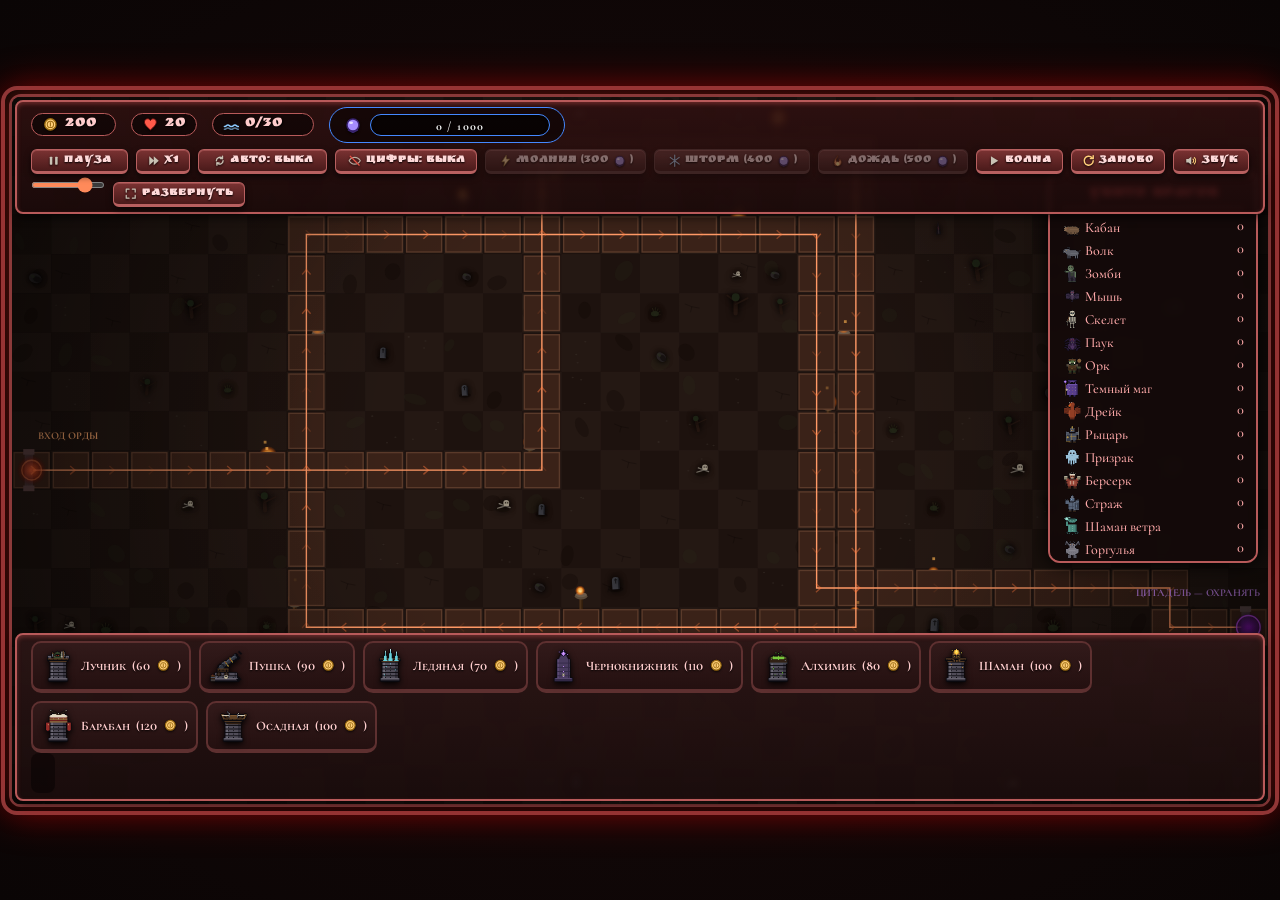
==== commit 197c35d6: "мета: лицензия — LICENSE в корне: игра = авторский проект DarkDaro, только некоммерческое использова" ====
--- a/index.html
+++ b/index.html
@@ -5,6 +5,9 @@
     <meta name="viewport" content="width=device-width, initial-scale=1.0, maximum-scale=1.0, user-scalable=no, viewport-fit=cover">
     <meta name="description" content="Защити последнюю цитадель от орд тьмы: 30 волн, 8 видов башен, молнии и огненный дождь, боссы. Играется с телефона и мыши — без установки.">
     <meta name="color-scheme" content="dark">
+    <!-- авторский проект: некоммерческая лицензия — файл LICENSE в корне репозитория -->
+    <meta name="author" content="DarkDaro">
+    <meta name="copyright" content="© 2026 DarkDaro. Некоммерческое использование — см. LICENSE">
     <!-- og: карточка для мессенджеров. Когда появится домен — og:image указать абсолютным URL,
          относительный путь Telegram/VK не развернут -->
     <meta property="og:title" content="Цитадель Орды — tower defense в тёмном фэнтези">
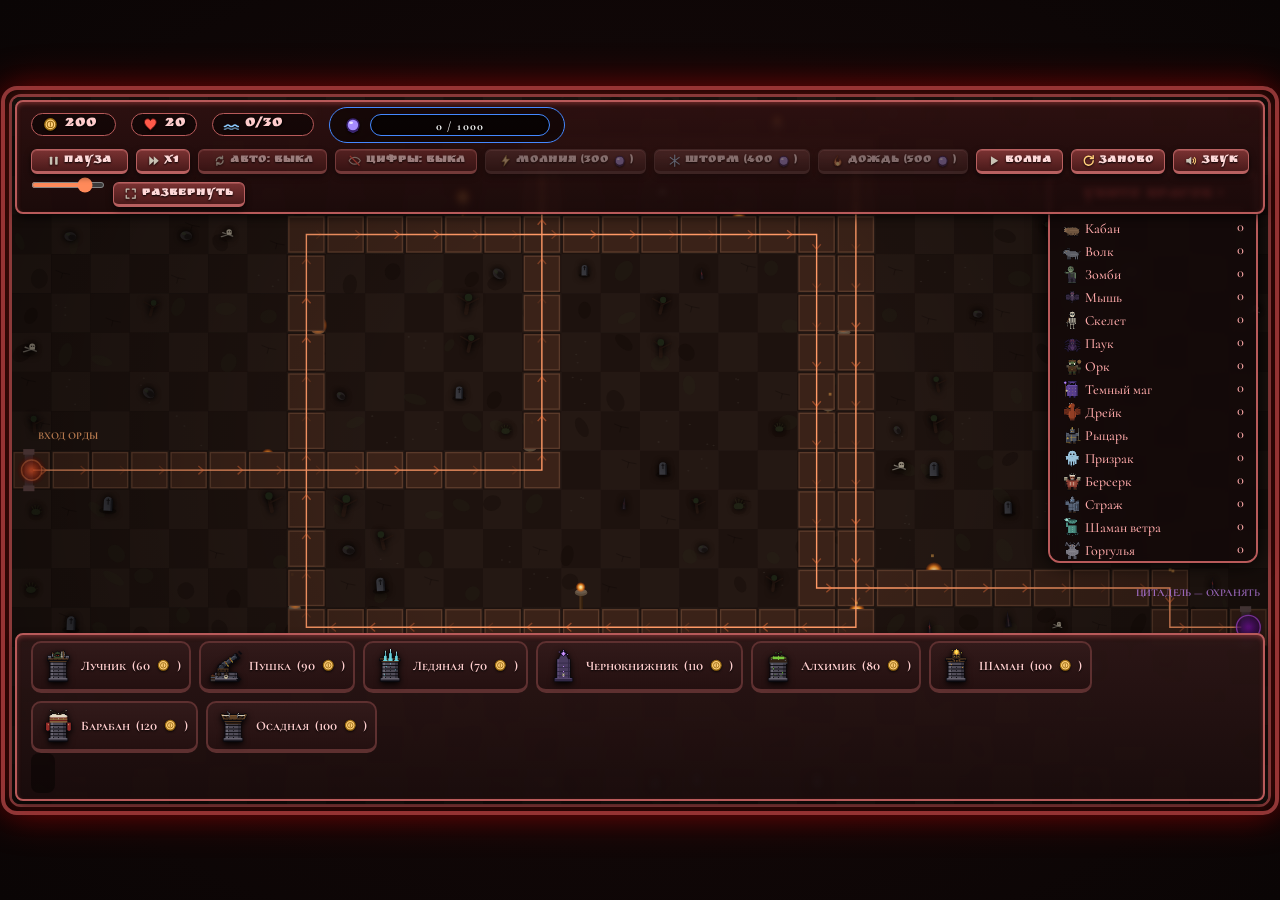
==== commit 755ec9b1: "мобилка: портрет-поле стало полем — клип на всю ширину (был 144px из-за схлопывания по мультиборду)," ====
--- a/index.html
+++ b/index.html
@@ -49,8 +49,8 @@
         <div class="buttons">
             <button class="btn" id="pause-btn" aria-label="Пауза"><span class="ic"><svg class="sicon" viewBox="0 0 24 24" xmlns="http://www.w3.org/2000/svg"><rect x="5" y="5" width="4.5" height="14" rx="1" fill="#c9c2b4"/><rect x="14.5" y="5" width="4.5" height="14" rx="1" fill="#c9c2b4"/></svg></span> <span class="bname">Пауза</span></button>
             <button class="btn" id="speed-btn" aria-label="Скорость игры"><span class="ic"><svg class="sicon" viewBox="0 0 24 24" xmlns="http://www.w3.org/2000/svg"><path d="M4 4l9 8-9 8z" fill="#c9c2b4"/><path d="M12 4l9 8-9 8z" fill="#c9c2b4"/></svg></span> x1</button>
-            <button class="btn" id="auto-btn" aria-label="Авто-волна"><span class="ic"><svg class="sicon" viewBox="0 0 24 24" xmlns="http://www.w3.org/2000/svg"><path d="M6 12a6 6 0 0110.5-4" fill="none" stroke="#c9c2b4" stroke-width="2.4" stroke-linecap="round"/><path d="M17 4v4h-4" fill="none" stroke="#c9c2b4" stroke-width="2.4" stroke-linecap="round"/><path d="M18 12a6 6 0 01-10.5 4" fill="none" stroke="#c9c2b4" stroke-width="2.4" stroke-linecap="round"/><path d="M7 20v-4h4" fill="none" stroke="#c9c2b4" stroke-width="2.4" stroke-linecap="round"/></svg></span> <span class="bname">Авто:</span> выкл</button>
-            <button class="btn" id="hp-num-btn" title="Цифры здоровья над врагами" aria-label="Цифры здоровья"><span class="ic ic-dim"><svg class="sicon" viewBox="0 0 24 24" xmlns="http://www.w3.org/2000/svg"><path d="M2 12s3.5-6 10-6 10 6 10 6-3.5 6-10 6-10-6-10-6z" fill="none" stroke="#c9c2b4" stroke-width="2"/><path d="M4 4l16 16" stroke="#ff5a4a" stroke-width="2.2" stroke-linecap="round"/></svg></span> <span class="bname">Цифры:</span> выкл</button>
+            <button class="btn is-off" id="auto-btn" aria-label="Авто-волна"><span class="ic"><svg class="sicon" viewBox="0 0 24 24" xmlns="http://www.w3.org/2000/svg"><path d="M6 12a6 6 0 0110.5-4" fill="none" stroke="#c9c2b4" stroke-width="2.4" stroke-linecap="round"/><path d="M17 4v4h-4" fill="none" stroke="#c9c2b4" stroke-width="2.4" stroke-linecap="round"/><path d="M18 12a6 6 0 01-10.5 4" fill="none" stroke="#c9c2b4" stroke-width="2.4" stroke-linecap="round"/><path d="M7 20v-4h4" fill="none" stroke="#c9c2b4" stroke-width="2.4" stroke-linecap="round"/></svg></span> <span class="bname">Авто:</span> <span class="bval">выкл</span></button>
+            <button class="btn is-off" id="hp-num-btn" title="Цифры здоровья над врагами" aria-label="Цифры здоровья"><span class="ic ic-dim"><svg class="sicon" viewBox="0 0 24 24" xmlns="http://www.w3.org/2000/svg"><path d="M2 12s3.5-6 10-6 10 6 10 6-3.5 6-10 6-10-6-10-6z" fill="none" stroke="#c9c2b4" stroke-width="2"/><path d="M4 4l16 16" stroke="#ff5a4a" stroke-width="2.2" stroke-linecap="round"/></svg></span> <span class="bname">Цифры:</span> <span class="bval">выкл</span></button>
             <button class="btn" id="lightning-btn" aria-label="Молния — 300 маны"><span class="ic ic-gold"><svg class="sicon" viewBox="0 0 24 24" xmlns="http://www.w3.org/2000/svg"><path d="M13 2L5 14h5l-1.5 8L19 9h-5.5z" fill="#ffcf7a" stroke="#9a6a10" stroke-width="1.2"/></svg></span> <span class="bname">Молния</span> (300<span class="ic ic-mana"><svg class="sicon" viewBox="0 0 24 24" xmlns="http://www.w3.org/2000/svg"><circle cx="12" cy="12" r="8" fill="#a58cff" stroke="#3a2470" stroke-width="2"/><ellipse cx="9.5" cy="9" rx="2.6" ry="1.6" fill="#ffffff" opacity="0.75"/><path d="M6 19l6 3 6-3" fill="none" stroke="#3a2470" stroke-width="2" stroke-linecap="round"/></svg></span>)</button>
             <button class="btn" id="frost-btn" aria-label="Ледяной шторм — 400 маны"><span class="ic ic-blue"><svg class="sicon" viewBox="0 0 24 24" xmlns="http://www.w3.org/2000/svg"><g stroke="#8ecbff" stroke-width="2" stroke-linecap="round"><path d="M12 2v20M4 6l16 12M20 6L4 18"/></g></svg></span> <span class="bname">Шторм</span> (400<span class="ic ic-mana"><svg class="sicon" viewBox="0 0 24 24" xmlns="http://www.w3.org/2000/svg"><circle cx="12" cy="12" r="8" fill="#a58cff" stroke="#3a2470" stroke-width="2"/><ellipse cx="9.5" cy="9" rx="2.6" ry="1.6" fill="#ffffff" opacity="0.75"/><path d="M6 19l6 3 6-3" fill="none" stroke="#3a2470" stroke-width="2" stroke-linecap="round"/></svg></span>)</button>
             <button class="btn" id="fire-rain-btn" aria-label="Огненный дождь — 500 маны"><span class="ic ic-fire"><svg class="sicon" viewBox="0 0 24 24" xmlns="http://www.w3.org/2000/svg"><path d="M12 2c1 4-3 5.5-3 9a3 3 0 006 0c0-1.5-.8-2.5-.8-2.5 2.3 1 4.3 3.4 4.3 6A6.5 6.5 0 015.5 15C5.5 9 11 7.5 12 2z" fill="#ff8a3c" stroke="#7a2400" stroke-width="1.3"/><path d="M12 21a3 3 0 01-3-3c0-1.6 1.6-2.6 3-4 1.4 1.4 3 2.4 3 4a3 3 0 01-3 3z" fill="#ffd75e"/></svg></span> <span class="bname">Дождь</span> (500<span class="ic ic-mana"><svg class="sicon" viewBox="0 0 24 24" xmlns="http://www.w3.org/2000/svg"><circle cx="12" cy="12" r="8" fill="#a58cff" stroke="#3a2470" stroke-width="2"/><ellipse cx="9.5" cy="9" rx="2.6" ry="1.6" fill="#ffffff" opacity="0.75"/><path d="M6 19l6 3 6-3" fill="none" stroke="#3a2470" stroke-width="2" stroke-linecap="round"/></svg></span>)</button>
--- a/css/style.css
+++ b/css/style.css
@@ -211,12 +211,13 @@
             transform: scale(1.08);
             box-shadow: 0 0 15px rgba(255,100,100,0.4);
         }
-        .tower-btn .btn-sprite, .tower-btn .icon {
+        .tower-btn .btn-sprite {
             width: 34px; height: 34px;
             image-rendering: auto;
             filter: drop-shadow(0 2px 3px black);
         }
         .kill-icon { width: 20px; height: 20px; vertical-align: -5px; margin-right: 3px; }
+        .kill-emoji { display: inline-block; font-size: 14px; line-height: 20px; text-align: center; }
         .tower-tooltip {
             display: none;
             position: absolute;
@@ -576,14 +577,18 @@
 /* ================= МОБИЛЬНЫЕ УСТРОЙСТВА ================= */
 /* Тач: без зума по двойному тапу и без задержки клика */
 canvas, .btn, .tower-btn, #volume-slider { touch-action: manipulation; }
+.btn.is-off { opacity: 0.55; } /* выключенный тумблер читается без текста «выкл» */
 
 /* --- Режим панорамы/зума (класс ставит game.js на тач-устройствах) ---
-   Окно просмотра — .canvas-clip (обёртка вокруг канвы): канва позиционируется
-   внутри абсолютно и двигается transform'ом (panX/panY), щипок меняет её размер.
+   Класс .panzoom вешается НА .canvas-clip (обёртку канвы), не на .canvas-container.
+   Канва позиционируется внутри абсолютно и двигается transform'ом (panX/panY),
+   щипок меняет её размер. touch-action:none обязателен: без него реальный телефон
+   отдаёт жест браузеру (масштаб страницы) вместо игры; синтетические события
+   тестов touch-action обходят — это ловится только computed-style проверкой.
    Мультиборд — вне клипа: в портрет-потоке идёт под полем, а не поверх него. */
 .canvas-clip { position: relative; }
-.canvas-container.panzoom .canvas-clip { overflow: hidden; touch-action: none; }
-.canvas-container.panzoom .canvas-clip canvas {
+.canvas-clip.panzoom { overflow: hidden; touch-action: none; }
+.canvas-clip.panzoom canvas {
     position: absolute; left: 0; top: 0;
     transform: translate(0, 0); will-change: transform; touch-action: none;
 }
@@ -623,6 +628,9 @@
     #auto-btn, #hp-num-btn { min-width: 62px; }
     #lightning-btn, #frost-btn, #fire-rain-btn { min-width: 72px; }
     #restart-btn { display: none; } /* рестарт — в меню паузы, экономим ряд */
+    /* «Авто: выкл» без подписи превращалось в бессмысленное «ВЫКЛ» — значение прячем,
+       состояние видно по приглушению кнопки (класс is-off ставит game.js) */
+    .btn .bval { display: none; }
     #volume-slider { display: none; } /* громкость на мобиле — кнопкой Звук */
     #mana-bar-bg { width: 120px; }
     #bottom-bar { padding: 4px 10px; }
@@ -633,19 +641,29 @@
     #multiboard { width: 150px; padding: 8px; font-size: 12px; top: 64px; max-height: max(140px, calc(66% - 64px)); }
     #multiboard h3 { font-size: 13px; }
 }
-/* --- Телефон в портрете: панели в поток, не поверх канвы --- */
-/* Поле 1792x1008 в портрете ужмается до ~370x210 — перекрывающие панели
+/* --- Портрет-поток телефона: панели в поток, не поверх канвы ---
+   Поле 1792x1008 в портрете ужмается до ~370x210 — перекрывающие панели
    съедали его целиком и наезжали друг на друга. Колонка: панель, поле,
-   мультиборд, панель — каждый элемент виден целиком. */
-@media (orientation: portrait) and (max-width: 700px) {
-    #top-bar, #bottom-bar { position: static; align-self: stretch; width: auto; margin: 4px; }
-    #fs-btn { position: static; } /* из угла строки статов — в ряд кнопок */
-    #multiboard { position: static; width: auto; margin: 4px; max-height: 30vh; } /* свой скролл: колонка должна влезть в экран, иначе до башен не дотянуться */
-    #bottom-bar { flex-direction: column; align-items: stretch; }
-    .info-panel { max-width: 100%; justify-content: center; }
-    /* пилюли ресурсов не переносятся (единственный ряд без wrap) — распирали обёртку до 459px при окне 393px */
-    .stats { flex-wrap: wrap; justify-content: center; gap: 4px; }
-    #top-bar .stat { padding: 1px 6px; }
-    #mana-bar-bg { width: 90px; }
-    #selected-info { min-width: 0; }
-}
+   мультиборд, панель — каждый элемент виден целиком.
+   Порог включения — единственная ручка CFG.view.portraitPx (js/config.js):
+   game.js собирает из неё media-запрос и вешает body.portrait-flow в resize().
+   Числа 700 здесь больше нет — раньше порог жил в трёх копиях (конфиг/JS/CSS) и
+   рассинхронился бы при правке одной из них. */
+body.portrait-flow #top-bar, body.portrait-flow #bottom-bar { position: static; align-self: stretch; width: auto; margin: 4px; }
+body.portrait-flow .canvas-container { width: 100%; } /* иначе контейнер схлопывается по ширине мультиборда: канва absolute, ширину не даёт */
+body.portrait-flow #fs-btn { position: static; } /* из угла строки статов — в ряд кнопок */
+body.portrait-flow #multiboard { position: static; width: auto; margin: 4px; max-height: 30vh; } /* свой скролл: колонка должна влезть в экран, иначе до башен не дотянуться */
+/* сворачивание по клику на заголовок (game.js вешает класс collapsed):
+   в портрете по умолчанию свёрнут — поле важнее списка убитых */
+#multiboard h3 { cursor: pointer; }
+#multiboard h3::after { content: " \25BE"; opacity: 0.7; font-size: 0.8em; }
+#multiboard.collapsed h3::after { content: " \25B8"; }
+#multiboard.collapsed #kill-list, #multiboard.collapsed #stats-panel { display: none; }
+#multiboard.collapsed h3:not(:first-of-type) { display: none; }
+body.portrait-flow #bottom-bar { flex-direction: column; align-items: stretch; }
+body.portrait-flow .info-panel { max-width: 100%; justify-content: center; }
+/* пилюли ресурсов не переносятся (единственный ряд без wrap) — распирали обёртку до 459px при окне 393px */
+body.portrait-flow .stats { flex-wrap: wrap; justify-content: center; gap: 4px; }
+body.portrait-flow #top-bar .stat { padding: 1px 6px; }
+body.portrait-flow #mana-bar-bg { width: 90px; }
+body.portrait-flow #selected-info { min-width: 0; }
